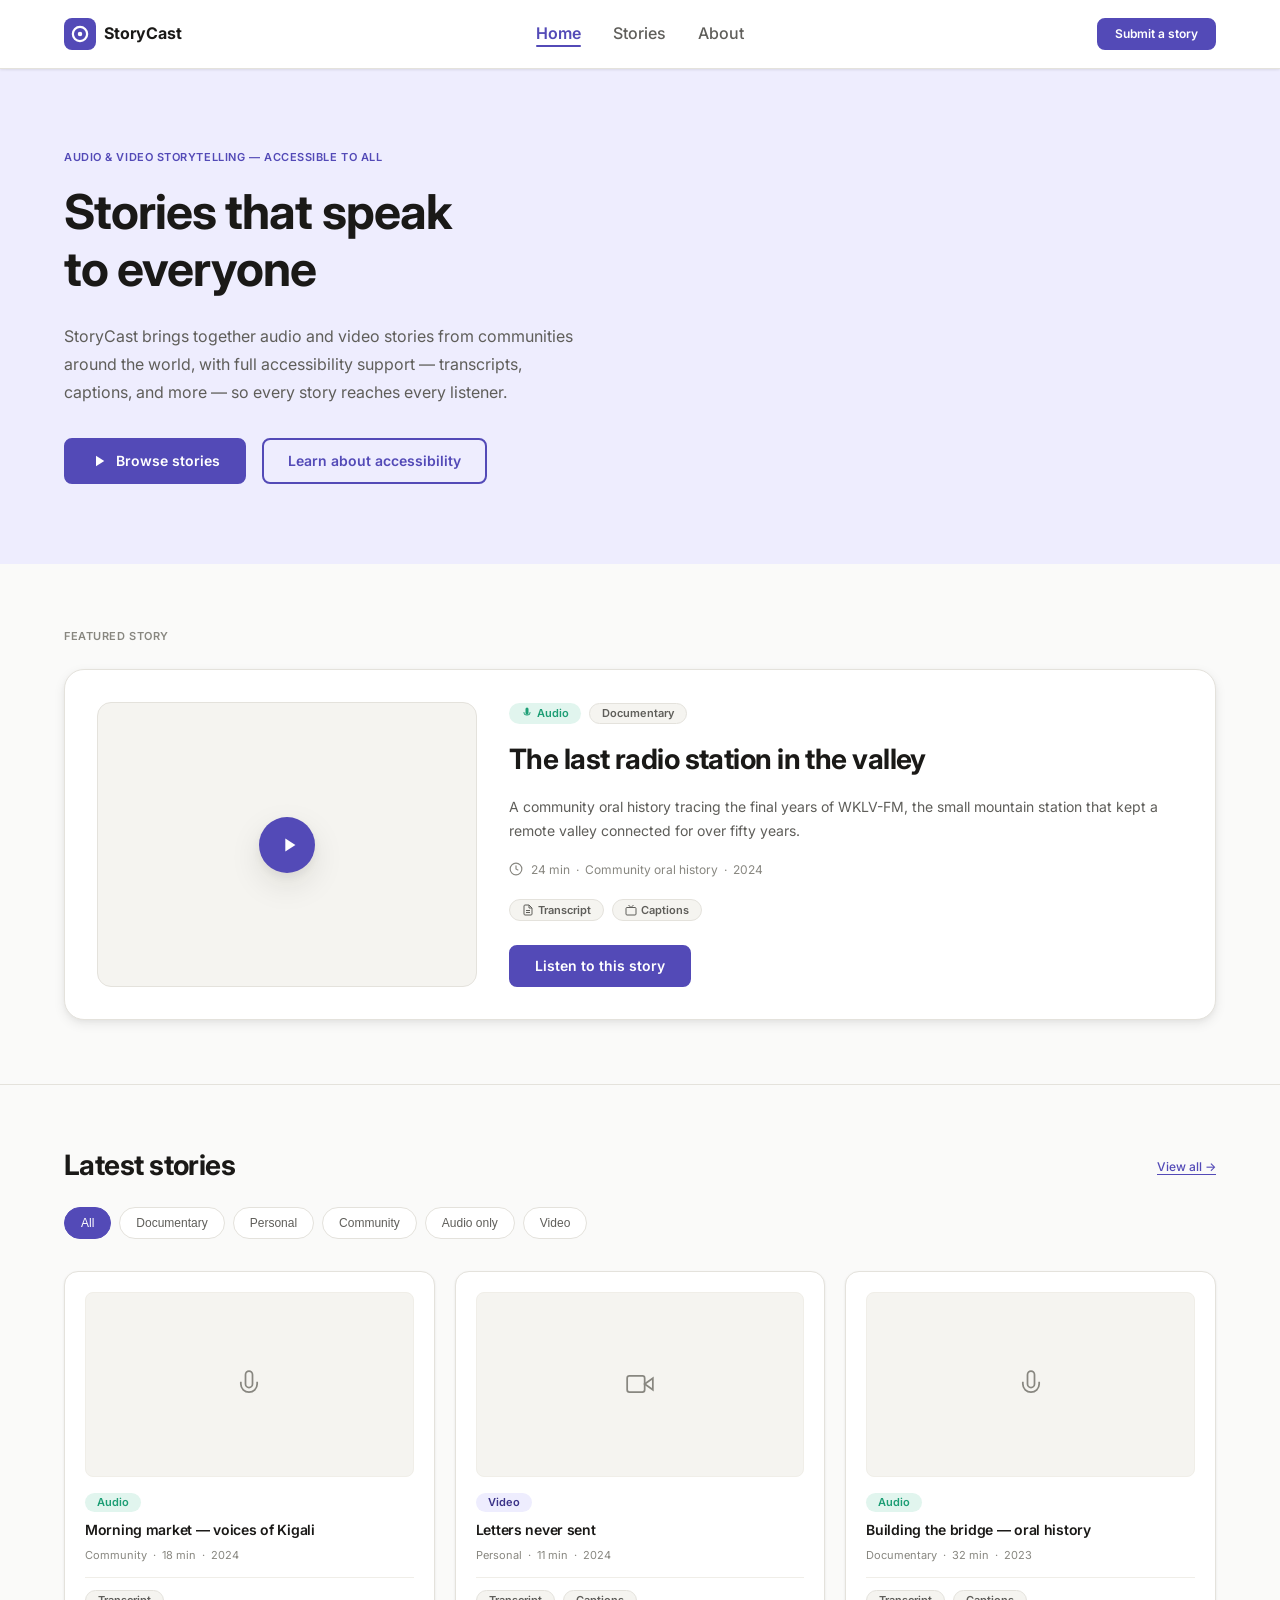
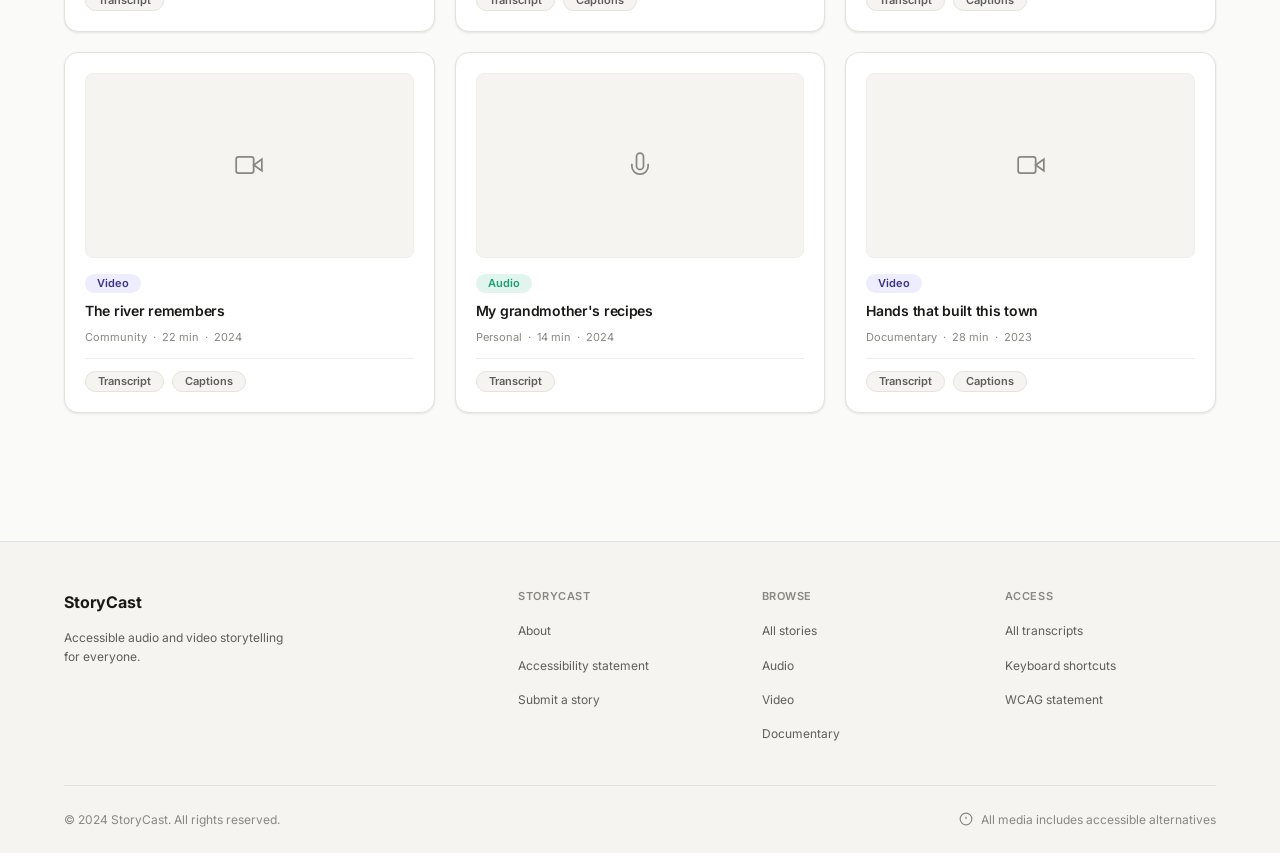
==== index.html @ 79d63270 "first folder structure" ====
<!DOCTYPE html>
<html lang="en">
<head>
  <meta charset="UTF-8" />
  <meta name="viewport" content="width=device-width, initial-scale=1.0" />
  <meta name="description" content="StoryCast — accessible audio and video storytelling. Every story includes transcripts, captions, and keyboard-accessible media players." />
  <title>StoryCast — Stories that speak to everyone</title>
  <link rel="preconnect" href="https://fonts.googleapis.com" />
  <link rel="preconnect" href="https://fonts.gstatic.com" crossorigin />
  <link href="https://fonts.googleapis.com/css2?family=Inter:wght@400;500;600;700&family=JetBrains+Mono:wght@400;600&display=swap" rel="stylesheet" />
  <link rel="stylesheet" href="css/main.css" />
</head>
<body>

  <!-- Skip navigation link — first focusable element on page -->
  <a class="skip-link" href="#main-content">Skip to main content</a>

  <!-- ============================================================
       HEADER / NAVIGATION
  ============================================================ -->
  <header class="site-header" role="banner">
    <div class="container">
      <nav class="nav" aria-label="Main navigation">

        <a href="index.html" class="nav__logo" aria-label="StoryCast — go to homepage">
          <span class="nav__logo-icon" aria-hidden="true">
            <svg viewBox="0 0 24 24" xmlns="http://www.w3.org/2000/svg" aria-hidden="true">
              <circle cx="12" cy="12" r="3"/>
              <path d="M12 1a11 11 0 1 0 11 11A11 11 0 0 0 12 1zm0 19a8 8 0 1 1 8-8 8 8 0 0 1-8 8z"/>
            </svg>
          </span>
          StoryCast
        </a>

        <button class="nav__toggle" aria-expanded="false" aria-controls="nav-links" aria-label="Open navigation menu">
          <svg viewBox="0 0 24 24" fill="none" stroke="currentColor" stroke-width="2" aria-hidden="true">
            <line x1="3" y1="6" x2="21" y2="6"/>
            <line x1="3" y1="12" x2="21" y2="12"/>
            <line x1="3" y1="18" x2="21" y2="18"/>
          </svg>
        </button>

        <ul class="nav__links" id="nav-links" role="list">
          <li><a href="index.html" class="nav__link" aria-current="page">Home</a></li>
          <li><a href="#story-grid" class="nav__link">Stories</a></li>
          <li><a href="about.html" class="nav__link">About</a></li>
        </ul>

        <div class="nav__actions">
          <a href="about.html#engage" class="btn btn--primary btn--sm">Submit a story</a>
        </div>

      </nav>
    </div>
  </header>

  <!-- ============================================================
       MAIN CONTENT
  ============================================================ -->
  <main id="main-content" tabindex="-1">

    <!-- HERO -->
    <section class="hero" aria-labelledby="hero-heading">
      <div class="container">
        <span class="hero__eyebrow">Audio &amp; video storytelling — accessible to all</span>
        <h1 class="hero__heading" id="hero-heading">Stories that speak to everyone</h1>
        <p class="hero__body">
          StoryCast brings together audio and video stories from communities around the world,
          with full accessibility support — transcripts, captions, and more — so every story
          reaches every listener.
        </p>
        <div class="hero__actions">
          <a href="#story-grid" class="btn btn--primary btn--icon">
            <svg width="18" height="18" viewBox="0 0 24 24" fill="currentColor" aria-hidden="true">
              <path d="M8 5v14l11-7z"/>
            </svg>
            Browse stories
          </a>
          <a href="about.html" class="btn btn--outline">Learn about accessibility</a>
        </div>
      </div>
    </section>

    <!-- FEATURED STORY -->
    <section class="featured" aria-labelledby="featured-heading">
      <div class="container">
        <span class="featured__label" id="featured-heading">Featured story</span>

        <article class="featured__card" aria-label="Featured story: The last radio station in the valley">
          <figure class="featured__thumb">
            <div class="featured__play" role="img" aria-label="Audio story thumbnail with play button">
              <svg viewBox="0 0 24 24" aria-hidden="true"><path d="M8 5v14l11-7z"/></svg>
            </div>
            <figcaption class="visually-hidden">
              Cover image for "The last radio station in the valley" — a community oral history
            </figcaption>
          </figure>

          <div class="featured__content">
            <div class="featured__badges">
              <span class="badge badge--audio">
                <svg width="12" height="12" viewBox="0 0 24 24" fill="currentColor" aria-hidden="true"><path d="M12 1a3 3 0 0 0-3 3v8a3 3 0 0 0 6 0V4a3 3 0 0 0-3-3zm5.3 9H19a7 7 0 0 1-14 0h1.7A5.3 5.3 0 0 0 12 15.3 5.3 5.3 0 0 0 17.3 10z"/></svg>
                Audio
              </span>
              <span class="badge badge--category">Documentary</span>
            </div>

            <h2 class="featured__title">The last radio station in the valley</h2>
            <p class="featured__desc">
              A community oral history tracing the final years of WKLV-FM, the small mountain
              station that kept a remote valley connected for over fifty years.
            </p>
            <p class="featured__meta">
              <svg width="14" height="14" viewBox="0 0 24 24" fill="none" stroke="currentColor" stroke-width="2" aria-hidden="true"><circle cx="12" cy="12" r="10"/><polyline points="12 6 12 12 16 14"/></svg>
              24 min &nbsp;·&nbsp; Community oral history &nbsp;·&nbsp; 2024
            </p>

            <div class="featured__a11y" aria-label="Accessibility features available">
              <span class="badge badge--category">
                <svg width="12" height="12" viewBox="0 0 24 24" fill="none" stroke="currentColor" stroke-width="2" aria-hidden="true"><path d="M14 2H6a2 2 0 0 0-2 2v16a2 2 0 0 0 2 2h12a2 2 0 0 0 2-2V8z"/><polyline points="14 2 14 8 20 8"/><line x1="16" y1="13" x2="8" y2="13"/><line x1="16" y1="17" x2="8" y2="17"/></svg>
                Transcript
              </span>
              <span class="badge badge--category">
                <svg width="12" height="12" viewBox="0 0 24 24" fill="none" stroke="currentColor" stroke-width="2" aria-hidden="true"><rect x="2" y="7" width="20" height="15" rx="2"/><polyline points="17 2 12 7 7 2"/></svg>
                Captions
              </span>
            </div>

            <div style="margin-top: 1.5rem;">
              <a href="story/story-1.html" class="btn btn--primary">Listen to this story</a>
            </div>
          </div>
        </article>
      </div>
    </section>

    <!-- STORY GRID -->
    <section class="stories-section" id="story-grid" aria-labelledby="stories-heading">
      <div class="container">

        <div class="stories-section__header">
          <h2 class="stories-section__heading" id="stories-heading">Latest stories</h2>
          <a href="#story-grid" class="stories-section__link" aria-label="View all stories">View all →</a>
        </div>

        <!-- Category filters -->
        <nav aria-label="Filter stories by category">
          <ul class="filters" role="list">
            <li>
              <button class="filter-chip filter-chip--active" aria-pressed="true" data-filter="all">All</button>
            </li>
            <li>
              <button class="filter-chip" aria-pressed="false" data-filter="documentary">Documentary</button>
            </li>
            <li>
              <button class="filter-chip" aria-pressed="false" data-filter="personal">Personal</button>
            </li>
            <li>
              <button class="filter-chip" aria-pressed="false" data-filter="community">Community</button>
            </li>
            <li>
              <button class="filter-chip" aria-pressed="false" data-filter="audio">Audio only</button>
            </li>
            <li>
              <button class="filter-chip" aria-pressed="false" data-filter="video">Video</button>
            </li>
          </ul>
        </nav>

        <!-- Story cards grid — container query applied here -->
        <div class="story-grid">
          <ul class="grid" role="list" aria-label="Story listings" aria-live="polite" aria-atomic="false">

            <li data-category="community audio">
              <a href="story/story-1.html" class="card card--story" aria-label="Listen to: Morning market — voices of Kigali. Audio, 18 minutes. Transcript available.">
                <div class="card__thumb" aria-hidden="true">
                  <svg viewBox="0 0 24 24" fill="none" stroke="currentColor" stroke-width="1.5" aria-hidden="true"><path d="M12 1a3 3 0 0 0-3 3v8a3 3 0 0 0 6 0V4a3 3 0 0 0-3-3z"/><path d="M19 10v2a7 7 0 0 1-14 0v-2"/></svg>
                </div>
                <p class="card__type">
                  <span class="badge badge--audio">Audio</span>
                </p>
                <h3 class="card__title">Morning market — voices of Kigali</h3>
                <p class="card__meta">Community &nbsp;·&nbsp; 18 min &nbsp;·&nbsp; 2024</p>
                <div class="card__a11y" aria-label="Accessibility: transcript available">
                  <span class="badge badge--category">Transcript</span>
                </div>
              </a>
            </li>

            <li data-category="personal video">
              <a href="story/story-1.html" class="card card--story" aria-label="Watch: Letters never sent. Video, 11 minutes. Transcript and captions available.">
                <div class="card__thumb" aria-hidden="true">
                  <svg viewBox="0 0 24 24" fill="none" stroke="currentColor" stroke-width="1.5" aria-hidden="true"><polygon points="23 7 16 12 23 17 23 7"/><rect x="1" y="5" width="15" height="14" rx="2"/></svg>
                </div>
                <p class="card__type">
                  <span class="badge badge--video">Video</span>
                </p>
                <h3 class="card__title">Letters never sent</h3>
                <p class="card__meta">Personal &nbsp;·&nbsp; 11 min &nbsp;·&nbsp; 2024</p>
                <div class="card__a11y" aria-label="Accessibility: transcript and captions available">
                  <span class="badge badge--category">Transcript</span>
                  <span class="badge badge--category">Captions</span>
                </div>
              </a>
            </li>

            <li data-category="documentary audio">
              <a href="story/story-1.html" class="card card--story" aria-label="Listen to: Building the bridge — oral history. Audio, 32 minutes. Transcript and captions available.">
                <div class="card__thumb" aria-hidden="true">
                  <svg viewBox="0 0 24 24" fill="none" stroke="currentColor" stroke-width="1.5" aria-hidden="true"><path d="M12 1a3 3 0 0 0-3 3v8a3 3 0 0 0 6 0V4a3 3 0 0 0-3-3z"/><path d="M19 10v2a7 7 0 0 1-14 0v-2"/></svg>
                </div>
                <p class="card__type">
                  <span class="badge badge--audio">Audio</span>
                </p>
                <h3 class="card__title">Building the bridge — oral history</h3>
                <p class="card__meta">Documentary &nbsp;·&nbsp; 32 min &nbsp;·&nbsp; 2023</p>
                <div class="card__a11y" aria-label="Accessibility: transcript and captions available">
                  <span class="badge badge--category">Transcript</span>
                  <span class="badge badge--category">Captions</span>
                </div>
              </a>
            </li>

            <li data-category="community video">
              <a href="story/story-1.html" class="card card--story" aria-label="Watch: The river remembers. Video, 22 minutes. Transcript and captions available.">
                <div class="card__thumb" aria-hidden="true">
                  <svg viewBox="0 0 24 24" fill="none" stroke="currentColor" stroke-width="1.5" aria-hidden="true"><polygon points="23 7 16 12 23 17 23 7"/><rect x="1" y="5" width="15" height="14" rx="2"/></svg>
                </div>
                <p class="card__type">
                  <span class="badge badge--video">Video</span>
                </p>
                <h3 class="card__title">The river remembers</h3>
                <p class="card__meta">Community &nbsp;·&nbsp; 22 min &nbsp;·&nbsp; 2024</p>
                <div class="card__a11y" aria-label="Accessibility: transcript and captions available">
                  <span class="badge badge--category">Transcript</span>
                  <span class="badge badge--category">Captions</span>
                </div>
              </a>
            </li>

            <li data-category="personal audio">
              <a href="story/story-1.html" class="card card--story" aria-label="Listen to: My grandmother's recipes. Audio, 14 minutes. Transcript available.">
                <div class="card__thumb" aria-hidden="true">
                  <svg viewBox="0 0 24 24" fill="none" stroke="currentColor" stroke-width="1.5" aria-hidden="true"><path d="M12 1a3 3 0 0 0-3 3v8a3 3 0 0 0 6 0V4a3 3 0 0 0-3-3z"/><path d="M19 10v2a7 7 0 0 1-14 0v-2"/></svg>
                </div>
                <p class="card__type">
                  <span class="badge badge--audio">Audio</span>
                </p>
                <h3 class="card__title">My grandmother's recipes</h3>
                <p class="card__meta">Personal &nbsp;·&nbsp; 14 min &nbsp;·&nbsp; 2024</p>
                <div class="card__a11y" aria-label="Accessibility: transcript available">
                  <span class="badge badge--category">Transcript</span>
                </div>
              </a>
            </li>

            <li data-category="documentary video">
              <a href="story/story-1.html" class="card card--story" aria-label="Watch: Hands that built this town. Video, 28 minutes. Transcript and captions available.">
                <div class="card__thumb" aria-hidden="true">
                  <svg viewBox="0 0 24 24" fill="none" stroke="currentColor" stroke-width="1.5" aria-hidden="true"><polygon points="23 7 16 12 23 17 23 7"/><rect x="1" y="5" width="15" height="14" rx="2"/></svg>
                </div>
                <p class="card__type">
                  <span class="badge badge--video">Video</span>
                </p>
                <h3 class="card__title">Hands that built this town</h3>
                <p class="card__meta">Documentary &nbsp;·&nbsp; 28 min &nbsp;·&nbsp; 2023</p>
                <div class="card__a11y" aria-label="Accessibility: transcript and captions available">
                  <span class="badge badge--category">Transcript</span>
                  <span class="badge badge--category">Captions</span>
                </div>
              </a>
            </li>

          </ul>
        </div>
      </div>
    </section>

  </main>

  <!-- ============================================================
       FOOTER
  ============================================================ -->
  <footer class="site-footer" role="contentinfo">
    <div class="container">
      <div class="footer__grid">

        <div class="footer__brand">
          <a href="index.html" class="footer__logo" aria-label="StoryCast homepage">
            StoryCast
          </a>
          <p class="footer__tagline">Accessible audio and video storytelling for everyone.</p>
        </div>

        <nav aria-label="StoryCast footer links">
          <h2 class="footer__col-heading">StoryCast</h2>
          <ul class="footer__links" role="list">
            <li><a href="about.html" class="footer__link">About</a></li>
            <li><a href="about.html#a11y" class="footer__link">Accessibility statement</a></li>
            <li><a href="about.html#engage" class="footer__link">Submit a story</a></li>
          </ul>
        </nav>

        <nav aria-label="Browse stories footer links">
          <h2 class="footer__col-heading">Browse</h2>
          <ul class="footer__links" role="list">
            <li><a href="#story-grid" class="footer__link">All stories</a></li>
            <li><a href="#story-grid" class="footer__link">Audio</a></li>
            <li><a href="#story-grid" class="footer__link">Video</a></li>
            <li><a href="#story-grid" class="footer__link">Documentary</a></li>
          </ul>
        </nav>

        <nav aria-label="Accessibility footer links">
          <h2 class="footer__col-heading">Access</h2>
          <ul class="footer__links" role="list">
            <li><a href="about.html#transcripts" class="footer__link">All transcripts</a></li>
            <li><a href="about.html#a11y" class="footer__link">Keyboard shortcuts</a></li>
            <li><a href="about.html" class="footer__link">WCAG statement</a></li>
          </ul>
        </nav>

      </div>

      <div class="footer__bottom">
        <p class="footer__copy">&copy; 2024 StoryCast. All rights reserved.</p>
        <p class="footer__access-note">
          <svg width="14" height="14" viewBox="0 0 24 24" fill="none" stroke="currentColor" stroke-width="2" aria-hidden="true"><circle cx="12" cy="12" r="10"/><path d="M12 8v4m0 4h.01"/></svg>
          All media includes accessible alternatives
        </p>
      </div>
    </div>
  </footer>

  <script src="assets/js/main.js"></script>
</body>
</html>
---- css/main.css ----
@layer base {
  *, *::before, *::after {
    box-sizing: border-box;
    margin: 0;
    padding: 0;
  }
  html {
    font-size: 16px;
    scroll-behavior: smooth;
  }
  @media (prefers-reduced-motion: reduce) {
    html {
      scroll-behavior: auto;
    }
  }
  body {
    font-family: "Inter", system-ui, -apple-system, BlinkMacSystemFont, "Segoe UI", sans-serif;
    font-size: 0.875rem;
    line-height: 1.6;
    color: #1A1917;
    background-color: #FAFAF9;
    -webkit-font-smoothing: antialiased;
  }
  img, video {
    max-width: 100%;
    display: block;
  }
  a {
    color: #534AB7;
    text-decoration: underline;
    text-underline-offset: 3px;
  }
  a:hover {
    color: #3C3489;
  }
  ul, ol {
    list-style: none;
  }
  h1 {
    font-size: 3rem;
    font-weight: 700;
    line-height: 1.2;
    letter-spacing: -0.02em;
  }
  @media (max-width: 768px) {
    h1 {
      font-size: 2.25rem;
    }
  }
  h2 {
    font-size: 1.75rem;
    font-weight: 700;
    line-height: 1.2;
    letter-spacing: -0.02em;
  }
  h3 {
    font-size: 1.375rem;
    font-weight: 600;
    line-height: 1.4;
    letter-spacing: -0.02em;
  }
  h4 {
    font-size: 1.125rem;
    font-weight: 600;
    line-height: 1.4;
    letter-spacing: -0.02em;
  }
  @media (prefers-reduced-motion: reduce) {
    *, *::before, *::after {
      animation-duration: 0.01ms !important;
      transition-duration: 0.01ms !important;
    }
  }
}
@layer base {
  :focus-visible {
    outline: 3px solid #534AB7;
    outline-offset: 3px;
    border-radius: 0.25rem;
  }
  :focus:not(:focus-visible) {
    outline: none;
  }
}
@layer components {
  .skip-link {
    position: absolute;
    top: -100%;
    left: 1rem;
    z-index: 9999;
    padding: 0.75rem 1.5rem;
    background: #534AB7;
    color: #FFFFFF;
    font-size: 0.875rem;
    font-weight: 600;
    border-radius: 0.5rem;
    text-decoration: none;
    transition: top 150ms ease;
  }
  .skip-link:focus {
    top: 1rem;
    outline: 3px solid #FFFFFF;
    outline-offset: 2px;
  }
}
@layer layout {
  .container {
    max-width: 1200px;
    margin-inline: auto;
    padding-inline: 1.5rem;
  }
  @media (max-width: 480px) {
    .container {
      padding-inline: 1rem;
    }
  }
  .container--narrow {
    max-width: 720px;
    margin-inline: auto;
    padding-inline: 1.5rem;
  }
}
@layer components {
  .site-header {
    position: sticky;
    top: 0;
    z-index: 100;
    background: #FFFFFF;
    border-bottom: 0.5px solid #E4E2DC;
    box-shadow: 0 1px 3px rgba(26, 25, 23, 0.06), 0 1px 2px rgba(26, 25, 23, 0.04);
  }
  .nav {
    display: flex;
    align-items: center;
    justify-content: space-between;
    height: 68px;
    gap: 1.5rem;
  }
  .nav__logo {
    display: flex;
    align-items: center;
    gap: 0.5rem;
    text-decoration: none;
    font-size: 1rem;
    font-weight: 700;
    color: #1A1917;
    flex-shrink: 0;
  }
  .nav__logo-icon {
    width: 32px;
    height: 32px;
    background: #534AB7;
    border-radius: 0.5rem;
    display: flex;
    align-items: center;
    justify-content: center;
  }
  .nav__logo-icon svg {
    width: 18px;
    height: 18px;
    fill: #FFFFFF;
  }
  .nav__links {
    display: flex;
    align-items: center;
    gap: 2rem;
    list-style: none;
  }
  @media (max-width: 480px) {
    .nav__links {
      display: none;
    }
  }
  .nav__link {
    font-size: 1rem;
    font-weight: 500;
    color: #5F5E5A;
    text-decoration: none;
    transition: color 150ms ease;
    position: relative;
  }
  .nav__link::after {
    content: "";
    position: absolute;
    bottom: -4px;
    left: 0;
    right: 0;
    height: 2px;
    background: #534AB7;
    border-radius: 9999px;
    opacity: 0;
    transition: opacity 150ms ease;
  }
  .nav__link:hover {
    color: #1A1917;
  }
  .nav__link:hover::after {
    opacity: 0.4;
  }
  .nav__link[aria-current=page] {
    color: #534AB7;
    font-weight: 600;
  }
  .nav__link[aria-current=page]::after {
    opacity: 1;
  }
  .nav__actions {
    flex-shrink: 0;
  }
  .nav__toggle {
    display: none;
    background: none;
    border: none;
    cursor: pointer;
    padding: 0.5rem;
    color: #1A1917;
  }
  @media (max-width: 480px) {
    .nav__toggle {
      display: flex;
      align-items: center;
      justify-content: center;
    }
  }
  .nav__toggle svg {
    width: 24px;
    height: 24px;
  }
  @media (max-width: 480px) {
    .nav__links--open {
      display: flex;
      flex-direction: column;
      position: absolute;
      top: 68px;
      left: 0;
      right: 0;
      background: #FFFFFF;
      border-bottom: 1px solid #E4E2DC;
      padding: 1rem 1.5rem;
      gap: 1rem;
      z-index: 100;
    }
  }
}
@layer components {
  .btn {
    display: inline-flex;
    align-items: center;
    justify-content: center;
    gap: 0.5rem;
    padding: 0.75rem 1.5rem;
    font-family: "Inter", system-ui, -apple-system, BlinkMacSystemFont, "Segoe UI", sans-serif;
    font-size: 0.875rem;
    font-weight: 600;
    line-height: 1;
    border-radius: 0.5rem;
    border: 2px solid transparent;
    cursor: pointer;
    text-decoration: none;
    transition: background 150ms ease, color 150ms ease, border-color 150ms ease, box-shadow 150ms ease;
  }
  .btn--primary {
    background: #534AB7;
    color: #FFFFFF;
    border-color: #534AB7;
  }
  .btn--primary:hover {
    background: #3C3489;
    border-color: #3C3489;
    color: #FFFFFF;
  }
  .btn--outline {
    background: transparent;
    color: #534AB7;
    border-color: #534AB7;
  }
  .btn--outline:hover {
    background: #EEEDFE;
  }
  .btn--sm {
    padding: 0.5rem 1rem;
    font-size: 0.75rem;
  }
  .btn--icon {
    gap: 0.5rem;
  }
  .btn--icon svg {
    width: 18px;
    height: 18px;
  }
}
@layer components {
  .badge {
    display: inline-flex;
    align-items: center;
    gap: 0.25rem;
    padding: 0.25rem 0.75rem;
    font-size: 0.6875rem;
    font-weight: 600;
    border-radius: 9999px;
    line-height: 1;
  }
  .badge--audio {
    background: #E1F5EE;
    color: #1D9E75;
  }
  .badge--video {
    background: #EEEDFE;
    color: #3C3489;
  }
  .badge--category {
    background: #F5F4F0;
    color: #5F5E5A;
    border: 0.5px solid #E4E2DC;
  }
  .badge--success {
    background: #E1F5EE;
    color: #085041;
  }
  .filter-chip {
    display: inline-flex;
    align-items: center;
    padding: 0.5rem 1rem;
    font-size: 0.75rem;
    font-weight: 500;
    border-radius: 9999px;
    border: 1px solid #E4E2DC;
    background: #FFFFFF;
    color: #5F5E5A;
    cursor: pointer;
    transition: all 150ms ease;
    text-decoration: none;
  }
  .filter-chip:hover {
    border-color: #534AB7;
    color: #534AB7;
  }
  .filter-chip--active, .filter-chip[aria-pressed=true] {
    background: #534AB7;
    color: #FFFFFF;
    border-color: #534AB7;
  }
}
@layer components {
  .card {
    background: #FFFFFF;
    border: 0.5px solid #E4E2DC;
    border-radius: 0.875rem;
    padding: 1.5rem;
    box-shadow: 0 1px 3px rgba(26, 25, 23, 0.06), 0 1px 2px rgba(26, 25, 23, 0.04);
  }
  .card--story {
    padding: 1.25rem;
    transition: box-shadow 150ms ease, transform 150ms ease;
    cursor: pointer;
    text-decoration: none;
    display: block;
    color: inherit;
  }
  .card--story:hover {
    box-shadow: 0 4px 12px rgba(26, 25, 23, 0.08), 0 2px 4px rgba(26, 25, 23, 0.04);
    transform: translateY(-2px);
  }
  .card__thumb {
    background: #F5F4F0;
    border-radius: 0.5rem;
    aspect-ratio: 16/9;
    display: flex;
    align-items: center;
    justify-content: center;
    margin-bottom: 1rem;
    overflow: hidden;
    border: 0.5px solid #F0EEE8;
  }
  .card__thumb svg {
    width: 28px;
    height: 28px;
    color: #888780;
  }
  .card__type {
    font-size: 0.6875rem;
    color: #888780;
    margin-bottom: 0.5rem;
  }
  .card__title {
    font-size: 0.875rem;
    font-weight: 600;
    line-height: 1.4;
    color: #1A1917;
    margin-bottom: 0.5rem;
  }
  .card__meta {
    font-size: 0.6875rem;
    color: #888780;
  }
  .card__a11y {
    display: flex;
    gap: 0.5rem;
    margin-top: 0.75rem;
    padding-top: 0.75rem;
    border-top: 0.5px solid #F0EEE8;
  }
  .story-grid {
    container-type: inline-size;
    container-name: story-grid;
  }
  @container story-grid (max-width: 500px) {
    .card--story {
      display: flex;
      gap: 1rem;
      align-items: flex-start;
    }
    .card--story .card__thumb {
      width: 80px;
      flex-shrink: 0;
      aspect-ratio: 1;
      margin-bottom: 0;
    }
    .card--story .card__a11y {
      margin-top: 0.5rem;
      padding-top: 0.5rem;
    }
  }
}
@layer components {
  .hero {
    background: #EEEDFE;
    padding: 5rem 0;
  }
  @media (max-width: 768px) {
    .hero {
      padding: 3rem 0;
    }
  }
  .hero__eyebrow {
    font-size: 0.6875rem;
    font-weight: 600;
    letter-spacing: 0.05em;
    text-transform: uppercase;
    color: #534AB7;
    margin-bottom: 1rem;
    display: block;
  }
  .hero__heading {
    font-size: 3rem;
    font-weight: 700;
    line-height: 1.2;
    letter-spacing: -0.02em;
    color: #1A1917;
    margin-bottom: 1.5rem;
    max-width: 14ch;
  }
  @media (max-width: 768px) {
    .hero__heading {
      font-size: 2.25rem;
    }
  }
  @media (max-width: 480px) {
    .hero__heading {
      font-size: 1.75rem;
    }
  }
  .hero__body {
    font-size: 1rem;
    color: #5F5E5A;
    line-height: 1.75;
    max-width: 52ch;
    margin-bottom: 2rem;
  }
  .hero__actions {
    display: flex;
    gap: 1rem;
    flex-wrap: wrap;
  }
}
@layer components {
  .featured {
    padding: 4rem 0;
  }
  .featured__label {
    font-size: 0.6875rem;
    font-weight: 600;
    letter-spacing: 0.05em;
    text-transform: uppercase;
    color: #888780;
    margin-bottom: 1.5rem;
    display: block;
  }
  .featured__card {
    display: grid;
    grid-template-columns: 380px 1fr;
    gap: 2rem;
    align-items: center;
    background: #FFFFFF;
    border: 0.5px solid #E4E2DC;
    border-radius: 1.25rem;
    padding: 2rem;
    box-shadow: 0 4px 12px rgba(26, 25, 23, 0.08), 0 2px 4px rgba(26, 25, 23, 0.04);
  }
  @media (max-width: 1024px) {
    .featured__card {
      grid-template-columns: 1fr;
    }
  }
  .featured__thumb {
    position: relative;
    background: #F5F4F0;
    border-radius: 0.875rem;
    aspect-ratio: 4/3;
    overflow: hidden;
    display: flex;
    align-items: center;
    justify-content: center;
    border: 0.5px solid #E4E2DC;
  }
  .featured__play {
    width: 56px;
    height: 56px;
    border-radius: 9999px;
    background: #534AB7;
    display: flex;
    align-items: center;
    justify-content: center;
    box-shadow: 0 12px 32px rgba(26, 25, 23, 0.1), 0 4px 8px rgba(26, 25, 23, 0.06);
    transition: transform 150ms ease;
  }
  .featured__play svg {
    width: 22px;
    height: 22px;
    fill: #FFFFFF;
    margin-left: 3px;
  }
  .featured__play:hover {
    transform: scale(1.08);
  }
  .featured__badges {
    display: flex;
    gap: 0.5rem;
    margin-bottom: 1rem;
    flex-wrap: wrap;
  }
  .featured__title {
    font-size: 1.75rem;
    font-weight: 700;
    line-height: 1.4;
    margin-bottom: 1rem;
    color: #1A1917;
  }
  @media (max-width: 768px) {
    .featured__title {
      font-size: 1.375rem;
    }
  }
  .featured__desc {
    color: #5F5E5A;
    line-height: 1.75;
    margin-bottom: 1rem;
  }
  .featured__meta {
    font-size: 0.75rem;
    color: #888780;
    margin-bottom: 1.25rem;
    display: flex;
    align-items: center;
    gap: 0.5rem;
  }
  .featured__a11y {
    display: flex;
    gap: 0.5rem;
    flex-wrap: wrap;
  }
}
@layer layout {
  .stories-section {
    padding: 4rem 0;
    border-top: 0.5px solid #E4E2DC;
  }
  .stories-section__header {
    display: flex;
    align-items: center;
    justify-content: space-between;
    margin-bottom: 1.5rem;
  }
  .stories-section__heading {
    font-size: 1.75rem;
    font-weight: 700;
  }
  .stories-section__link {
    font-size: 0.75rem;
    color: #534AB7;
    font-weight: 500;
  }
  .filters {
    display: flex;
    gap: 0.5rem;
    flex-wrap: wrap;
    margin-bottom: 2rem;
  }
  .grid {
    display: grid;
    grid-template-columns: repeat(3, 1fr);
    gap: 1.25rem;
  }
  @media (max-width: 1024px) {
    .grid {
      grid-template-columns: repeat(2, 1fr);
    }
  }
  @media (max-width: 480px) {
    .grid {
      grid-template-columns: 1fr;
    }
  }
}
@layer components {
  .breadcrumb {
    padding: 1rem 0;
    border-bottom: 0.5px solid #E4E2DC;
    margin-bottom: 2rem;
  }
  .breadcrumb__list {
    display: flex;
    align-items: center;
    gap: 0.5rem;
    flex-wrap: wrap;
    list-style: none;
  }
  .breadcrumb__item {
    display: flex;
    align-items: center;
    gap: 0.5rem;
    font-size: 0.75rem;
    color: #888780;
  }
  .breadcrumb__item:last-child {
    color: #1A1917;
    font-weight: 500;
  }
  .breadcrumb__link {
    color: #888780;
    text-decoration: none;
  }
  .breadcrumb__link:hover {
    color: #534AB7;
    text-decoration: underline;
  }
  .breadcrumb__sep {
    color: #E4E2DC;
    aria-hidden: true;
  }
}
@layer layout {
  .story-layout {
    padding: 3rem 0 5rem;
    display: grid;
    grid-template-columns: 1fr 320px;
    gap: 2rem;
    align-items: start;
  }
  @media (max-width: 1024px) {
    .story-layout {
      grid-template-columns: 1fr;
    }
  }
  .story-header {
    background: #EEEDFE;
    padding: 2.5rem 0;
    margin-bottom: 2rem;
  }
  .story-header__badges {
    display: flex;
    gap: 0.5rem;
    margin-bottom: 1rem;
  }
  .story-header__title {
    font-size: 2.25rem;
    font-weight: 700;
    line-height: 1.2;
    letter-spacing: -0.02em;
    margin-bottom: 1rem;
    max-width: 22ch;
  }
  @media (max-width: 768px) {
    .story-header__title {
      font-size: 1.75rem;
    }
  }
  .story-header__byline {
    font-size: 0.75rem;
    color: #5F5E5A;
  }
}
@layer components {
  .player {
    background: #FFFFFF;
    border: 0.5px solid #E4E2DC;
    border-radius: 0.875rem;
    padding: 1.5rem;
    margin-bottom: 1.25rem;
  }
  .player__heading {
    font-size: 1.125rem;
    font-weight: 600;
    margin-bottom: 1.25rem;
    display: flex;
    align-items: center;
    gap: 0.5rem;
  }
  .player__heading svg {
    width: 20px;
    height: 20px;
    color: #534AB7;
  }
  .player__media {
    width: 100%;
    border-radius: 0.5rem;
    margin-bottom: 1rem;
    accent-color: #534AB7;
  }
  .player__figcaption {
    font-size: 0.6875rem;
    color: #888780;
    margin-top: 0.5rem;
  }
  .player__a11y {
    display: flex;
    gap: 0.5rem;
    flex-wrap: wrap;
    padding-top: 1rem;
    margin-top: 1rem;
    border-top: 0.5px solid #F0EEE8;
  }
}
@layer components {
  .transcript {
    background: #FFFFFF;
    border: 0.5px solid #E4E2DC;
    border-radius: 0.875rem;
    padding: 1.5rem;
    margin-bottom: 1.25rem;
  }
  .transcript__header {
    display: flex;
    align-items: center;
    justify-content: space-between;
    margin-bottom: 1.25rem;
  }
  .transcript__heading {
    font-size: 1.125rem;
    font-weight: 600;
  }
  .transcript__body {
    font-size: 0.75rem;
    line-height: 1.75;
    color: #5F5E5A;
    max-height: 320px;
    overflow-y: auto;
    padding-right: 0.5rem;
  }
  .transcript__body::-webkit-scrollbar {
    width: 6px;
  }
  .transcript__body::-webkit-scrollbar-track {
    background: #F5F4F0;
    border-radius: 9999px;
  }
  .transcript__body::-webkit-scrollbar-thumb {
    background: #E4E2DC;
    border-radius: 9999px;
  }
  .transcript__entry {
    display: grid;
    grid-template-columns: 56px 1fr;
    gap: 0.75rem;
    margin-bottom: 1rem;
    padding-bottom: 1rem;
    border-bottom: 0.5px solid #F0EEE8;
  }
  .transcript__entry:last-child {
    border-bottom: none;
    margin-bottom: 0;
    padding-bottom: 0;
  }
  .transcript__time {
    font-family: "JetBrains Mono", "Fira Code", "Courier New", monospace;
    font-size: 0.6875rem;
    color: #534AB7;
    font-weight: 600;
    padding-top: 2px;
    white-space: nowrap;
  }
  .transcript__text {
    color: #5F5E5A;
  }
}
@layer components {
  .story-body {
    background: #FFFFFF;
    border: 0.5px solid #E4E2DC;
    border-radius: 0.875rem;
    padding: 1.5rem;
    margin-bottom: 1.25rem;
  }
  .story-body__heading {
    font-size: 1.125rem;
    font-weight: 600;
    margin-bottom: 1rem;
  }
  .story-body p {
    color: #5F5E5A;
    line-height: 1.75;
    margin-bottom: 1rem;
  }
  .story-body p:last-child {
    margin-bottom: 0;
  }
  .story-body blockquote {
    border-left: 3px solid #534AB7;
    background: #F5F4F5;
    padding: 1rem 1.25rem;
    border-radius: 0 0.5rem 0.5rem 0;
    margin: 1.25rem 0;
  }
  .story-body blockquote p {
    font-style: italic;
    color: #5F5E5A;
    margin-bottom: 0;
  }
}
@layer components {
  .sidebar {
    display: flex;
    flex-direction: column;
    gap: 1.25rem;
    position: sticky;
    top: 88px;
  }
  @media (max-width: 1024px) {
    .sidebar {
      position: static;
    }
  }
  .meta-table {
    background: #FFFFFF;
    border: 0.5px solid #E4E2DC;
    border-radius: 0.875rem;
    padding: 1.25rem;
  }
  .meta-table__heading {
    font-size: 0.875rem;
    font-weight: 600;
    margin-bottom: 1rem;
  }
  .meta-table__row {
    display: flex;
    justify-content: space-between;
    align-items: center;
    padding: 0.75rem 0;
    font-size: 0.75rem;
    border-bottom: 0.5px solid #F0EEE8;
  }
  .meta-table__row:last-child {
    border-bottom: none;
  }
  .meta-table__key {
    color: #5F5E5A;
  }
  .meta-table__val {
    font-weight: 500;
    color: #1A1917;
  }
  .meta-table__val--success {
    color: #085041;
  }
  .related {
    background: #FFFFFF;
    border: 0.5px solid #E4E2DC;
    border-radius: 0.875rem;
    padding: 1.25rem;
  }
  .related__heading {
    font-size: 0.875rem;
    font-weight: 600;
    margin-bottom: 1rem;
  }
  .related__item {
    display: flex;
    gap: 0.75rem;
    padding: 0.75rem 0;
    border-bottom: 0.5px solid #F0EEE8;
    text-decoration: none;
    color: inherit;
    transition: opacity 150ms ease;
  }
  .related__item:last-child {
    border-bottom: none;
  }
  .related__item:hover {
    opacity: 0.75;
  }
  .related__thumb {
    width: 52px;
    height: 40px;
    background: #F5F4F0;
    border-radius: 0.25rem;
    flex-shrink: 0;
    display: flex;
    align-items: center;
    justify-content: center;
    border: 0.5px solid #E4E2DC;
  }
  .related__thumb svg {
    width: 16px;
    height: 16px;
    color: #888780;
  }
  .related__title {
    font-size: 0.75rem;
    font-weight: 500;
    line-height: 1.4;
    margin-bottom: 0.25rem;
  }
  .related__meta {
    font-size: 0.6875rem;
    color: #888780;
  }
}
@layer components {
  .value-grid {
    display: grid;
    grid-template-columns: repeat(2, 1fr);
    gap: 1.25rem;
    padding: 4rem 0;
  }
  @media (max-width: 480px) {
    .value-grid {
      grid-template-columns: 1fr;
    }
  }
  .value-card {
    background: #FFFFFF;
    border: 0.5px solid #E4E2DC;
    border-radius: 0.875rem;
    padding: 1.5rem;
  }
  .value-card__icon {
    width: 40px;
    height: 40px;
    border-radius: 0.5rem;
    display: flex;
    align-items: center;
    justify-content: center;
    margin-bottom: 1rem;
  }
  .value-card__icon svg {
    width: 22px;
    height: 22px;
  }
  .value-card__icon--purple {
    background: #EEEDFE;
    color: #534AB7;
  }
  .value-card__icon--teal {
    background: #E1F5EE;
    color: #1D9E75;
  }
  .value-card__icon--coral {
    background: #FAECE7;
    color: #993C1D;
  }
  .value-card__icon--amber {
    background: #FAEEDA;
    color: #854F0B;
  }
  .value-card__title {
    font-size: 0.875rem;
    font-weight: 600;
    margin-bottom: 0.5rem;
  }
  .value-card__desc {
    font-size: 0.75rem;
    color: #5F5E5A;
    line-height: 1.6;
  }
  .mission-section {
    padding: 4rem 0;
    border-top: 0.5px solid #E4E2DC;
  }
  .mission-section__heading {
    font-size: 1.75rem;
    font-weight: 700;
    margin-bottom: 1.5rem;
  }
  .mission-section__body {
    font-size: 1rem;
    color: #5F5E5A;
    line-height: 1.75;
    margin-bottom: 1.25rem;
    max-width: 65ch;
  }
  .a11y-features {
    padding: 4rem 0;
    border-top: 0.5px solid #E4E2DC;
  }
  .a11y-features__heading {
    font-size: 1.75rem;
    font-weight: 700;
    margin-bottom: 2rem;
  }
  .a11y-features__grid {
    display: grid;
    grid-template-columns: repeat(2, 1fr);
    gap: 1rem;
  }
  @media (max-width: 480px) {
    .a11y-features__grid {
      grid-template-columns: 1fr;
    }
  }
  .a11y-features__item {
    display: flex;
    gap: 1rem;
    align-items: flex-start;
    padding: 1.25rem;
    background: #FFFFFF;
    border: 0.5px solid #E4E2DC;
    border-radius: 0.875rem;
  }
  .a11y-features__icon {
    width: 36px;
    height: 36px;
    border-radius: 0.5rem;
    background: #EEEDFE;
    display: flex;
    align-items: center;
    justify-content: center;
    flex-shrink: 0;
    color: #534AB7;
  }
  .a11y-features__icon svg {
    width: 20px;
    height: 20px;
  }
  .a11y-features__title {
    font-size: 0.875rem;
    font-weight: 600;
    margin-bottom: 0.25rem;
  }
  .a11y-features__desc {
    font-size: 0.75rem;
    color: #5F5E5A;
    line-height: 1.6;
  }
  .checklist {
    padding: 4rem 0;
    border-top: 0.5px solid #E4E2DC;
  }
  .checklist__heading {
    font-size: 1.75rem;
    font-weight: 700;
    margin-bottom: 2rem;
  }
  .checklist__item {
    display: flex;
    align-items: center;
    gap: 1rem;
    padding: 1rem 0;
    border-bottom: 0.5px solid #F0EEE8;
  }
  .checklist__item:last-child {
    border-bottom: none;
  }
  .checklist__icon {
    width: 24px;
    height: 24px;
    border-radius: 9999px;
    background: #E1F5EE;
    display: flex;
    align-items: center;
    justify-content: center;
    flex-shrink: 0;
    color: #085041;
  }
  .checklist__icon svg {
    width: 14px;
    height: 14px;
  }
  .checklist__label {
    font-size: 0.875rem;
    color: #1A1917;
    flex: 1;
  }
  .checklist__status {
    font-size: 0.6875rem;
    font-weight: 600;
    padding: 0.25rem 0.75rem;
    border-radius: 9999px;
    background: #E1F5EE;
    color: #085041;
  }
  .engage-section {
    padding: 4rem 0;
    border-top: 0.5px solid #E4E2DC;
  }
  .engage-section__heading {
    font-size: 1.75rem;
    font-weight: 700;
    margin-bottom: 0.5rem;
  }
  .engage-section__intro {
    color: #5F5E5A;
    margin-bottom: 2rem;
  }
  .engage-section__grid {
    display: grid;
    grid-template-columns: repeat(3, 1fr);
    gap: 1.25rem;
  }
  @media (max-width: 768px) {
    .engage-section__grid {
      grid-template-columns: 1fr;
    }
  }
  .engage-section__card {
    padding: 1.5rem;
    background: #FFFFFF;
    border: 0.5px solid #E4E2DC;
    border-radius: 0.875rem;
    text-align: center;
  }
  .engage-section__icon {
    width: 48px;
    height: 48px;
    background: #EEEDFE;
    border-radius: 0.875rem;
    display: flex;
    align-items: center;
    justify-content: center;
    margin: 0 auto 1rem;
    color: #534AB7;
  }
  .engage-section__icon svg {
    width: 24px;
    height: 24px;
  }
  .engage-section__title {
    font-size: 0.875rem;
    font-weight: 600;
    margin-bottom: 0.5rem;
  }
  .engage-section__desc {
    font-size: 0.75rem;
    color: #5F5E5A;
    line-height: 1.6;
  }
}
@layer components {
  .site-footer {
    background: #F5F4F0;
    border-top: 0.5px solid #E4E2DC;
    padding: 3rem 0 1.5rem;
    margin-top: 4rem;
  }
  .footer__grid {
    display: grid;
    grid-template-columns: 2fr 1fr 1fr 1fr;
    gap: 2rem;
    margin-bottom: 2.5rem;
  }
  @media (max-width: 1024px) {
    .footer__grid {
      grid-template-columns: 1fr 1fr;
    }
  }
  @media (max-width: 480px) {
    .footer__grid {
      grid-template-columns: 1fr;
    }
  }
  .footer__brand {
    display: flex;
    flex-direction: column;
    gap: 0.75rem;
  }
  .footer__logo {
    display: flex;
    align-items: center;
    gap: 0.5rem;
    text-decoration: none;
    font-size: 1rem;
    font-weight: 700;
    color: #1A1917;
  }
  .footer__tagline {
    font-size: 0.75rem;
    color: #5F5E5A;
    line-height: 1.6;
    max-width: 28ch;
  }
  .footer__col-heading {
    font-size: 0.6875rem;
    font-weight: 600;
    text-transform: uppercase;
    letter-spacing: 0.05em;
    color: #888780;
    margin-bottom: 1rem;
  }
  .footer__links {
    display: flex;
    flex-direction: column;
    gap: 0.75rem;
    list-style: none;
  }
  .footer__link {
    font-size: 0.75rem;
    color: #5F5E5A;
    text-decoration: none;
    transition: color 150ms ease;
  }
  .footer__link:hover {
    color: #534AB7;
  }
  .footer__bottom {
    padding-top: 1.5rem;
    border-top: 0.5px solid #E4E2DC;
    display: flex;
    align-items: center;
    justify-content: space-between;
    flex-wrap: wrap;
    gap: 1rem;
  }
  .footer__copy {
    font-size: 0.75rem;
    color: #888780;
  }
  .footer__access-note {
    font-size: 0.75rem;
    color: #888780;
    display: flex;
    align-items: center;
    gap: 0.5rem;
  }
}
@layer utilities {
  .visually-hidden {
    position: absolute;
    width: 1px;
    height: 1px;
    padding: 0;
    margin: -1px;
    overflow: hidden;
    clip: rect(0, 0, 0, 0);
    white-space: nowrap;
    border: 0;
  }
  .text-center {
    text-align: center;
  }
  .mt-auto {
    margin-top: auto;
  }
  .section-heading {
    font-size: 1.75rem;
    font-weight: 700;
    margin-bottom: 0.5rem;
  }
  .section-intro {
    font-size: 1rem;
    color: #5F5E5A;
    max-width: 55ch;
    line-height: 1.75;
    margin-bottom: 2rem;
  }
}

/*# sourceMappingURL=main.css.map */
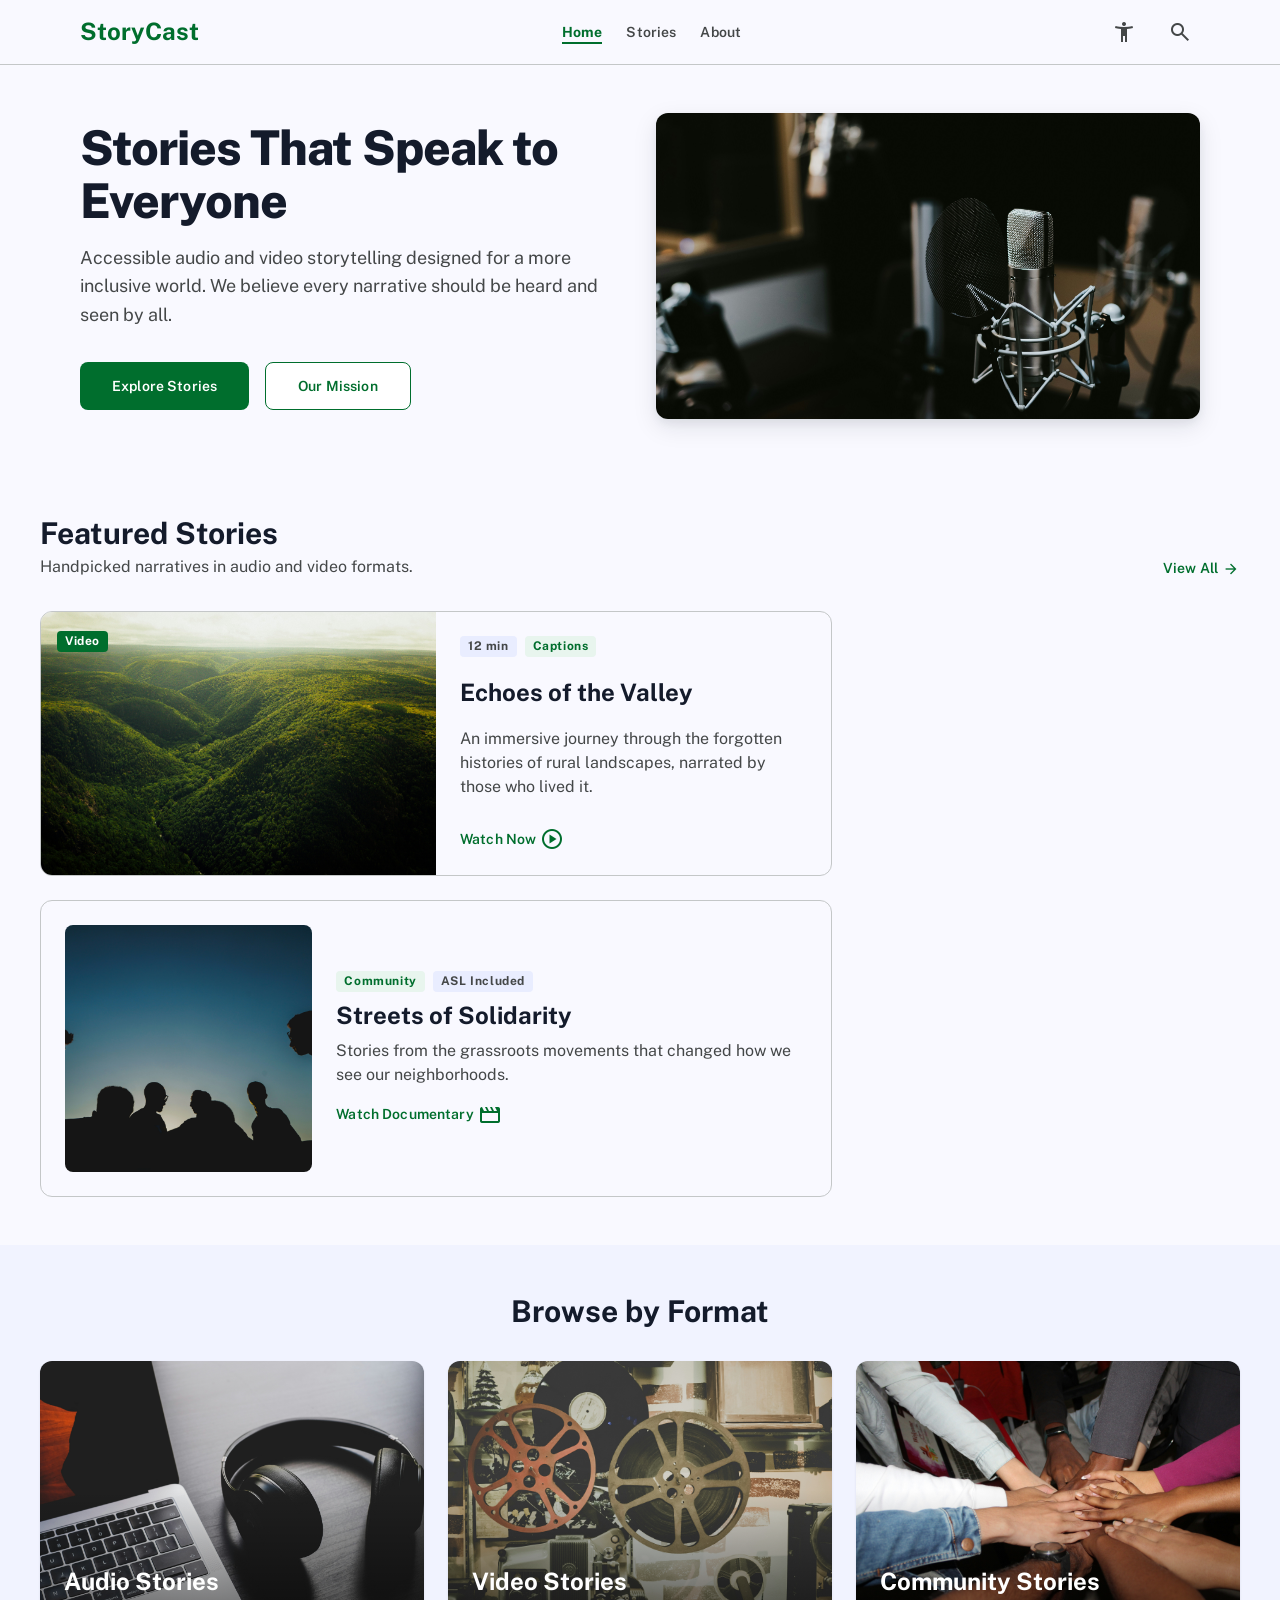
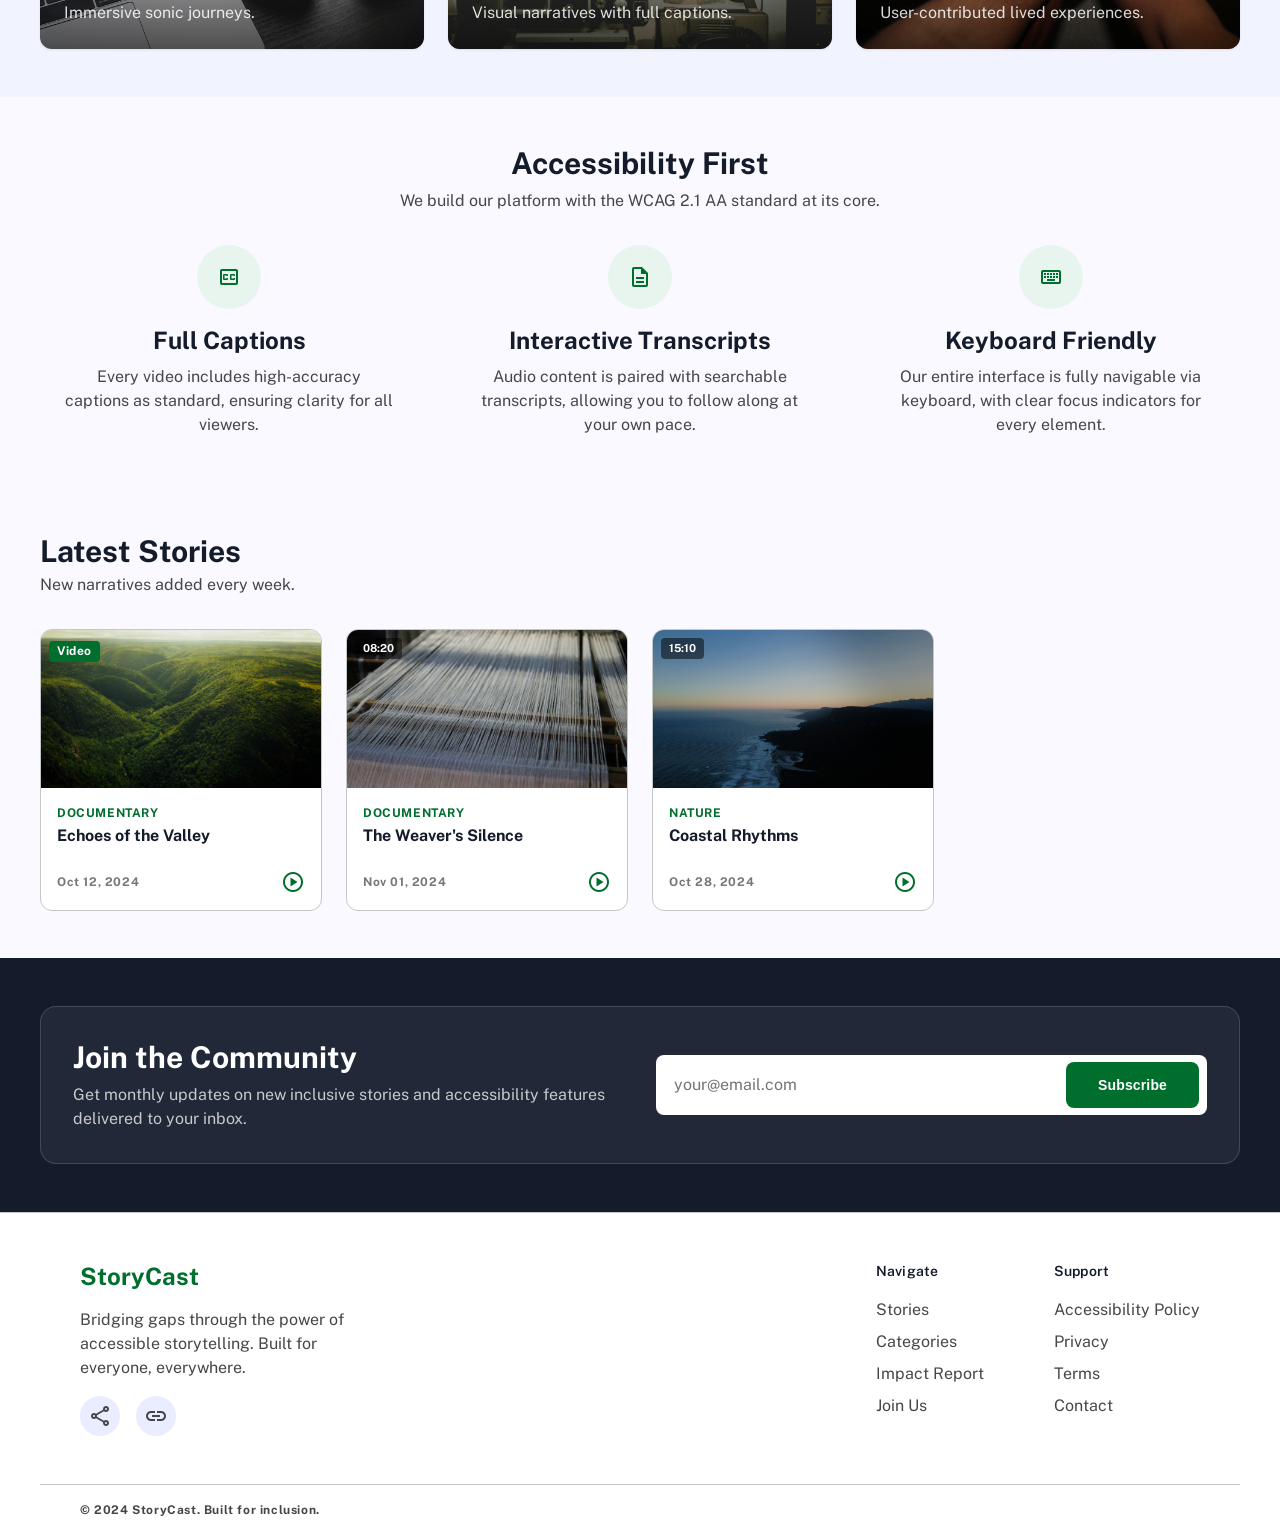
==== commit 1d0e25ab: "added media" ====
--- a/index.html
+++ b/index.html
@@ -4,334 +4,418 @@
   <meta charset="UTF-8" />
   <meta name="viewport" content="width=device-width, initial-scale=1.0" />
   <meta name="description" content="StoryCast — accessible audio and video storytelling. Every story includes transcripts, captions, and keyboard-accessible media players." />
-  <title>StoryCast — Stories that speak to everyone</title>
+  <title>StoryCast | Stories That Speak to Everyone</title>
   <link rel="preconnect" href="https://fonts.googleapis.com" />
   <link rel="preconnect" href="https://fonts.gstatic.com" crossorigin />
-  <link href="https://fonts.googleapis.com/css2?family=Inter:wght@400;500;600;700&family=JetBrains+Mono:wght@400;600&display=swap" rel="stylesheet" />
+  <link href="https://fonts.googleapis.com/css2?family=Public+Sans:wght@400;600;700;800&display=swap" rel="stylesheet" />
+  <link href="https://fonts.googleapis.com/css2?family=Material+Symbols+Outlined:wght,FILL@100..700,0..1&display=swap" rel="stylesheet" />
   <link rel="stylesheet" href="css/main.css" />
 </head>
 <body>
 
-  <!-- Skip navigation link — first focusable element on page -->
   <a class="skip-link" href="#main-content">Skip to main content</a>
 
   <!-- ============================================================
-       HEADER / NAVIGATION
+       HEADER
   ============================================================ -->
   <header class="site-header" role="banner">
     <div class="container">
       <nav class="nav" aria-label="Main navigation">
 
-        <a href="index.html" class="nav__logo" aria-label="StoryCast — go to homepage">
-          <span class="nav__logo-icon" aria-hidden="true">
-            <svg viewBox="0 0 24 24" xmlns="http://www.w3.org/2000/svg" aria-hidden="true">
-              <circle cx="12" cy="12" r="3"/>
-              <path d="M12 1a11 11 0 1 0 11 11A11 11 0 0 0 12 1zm0 19a8 8 0 1 1 8-8 8 8 0 0 1-8 8z"/>
-            </svg>
-          </span>
-          StoryCast
-        </a>
-
-        <button class="nav__toggle" aria-expanded="false" aria-controls="nav-links" aria-label="Open navigation menu">
-          <svg viewBox="0 0 24 24" fill="none" stroke="currentColor" stroke-width="2" aria-hidden="true">
-            <line x1="3" y1="6" x2="21" y2="6"/>
-            <line x1="3" y1="12" x2="21" y2="12"/>
-            <line x1="3" y1="18" x2="21" y2="18"/>
-          </svg>
-        </button>
+        <a href="index.html" class="nav__logo" aria-label="StoryCast home">StoryCast</a>
 
         <ul class="nav__links" id="nav-links" role="list">
           <li><a href="index.html" class="nav__link" aria-current="page">Home</a></li>
-          <li><a href="#story-grid" class="nav__link">Stories</a></li>
+          <li><a href="index.html#story-grid" class="nav__link">Stories</a></li>
           <li><a href="about.html" class="nav__link">About</a></li>
         </ul>
 
         <div class="nav__actions">
-          <a href="about.html#engage" class="btn btn--primary btn--sm">Submit a story</a>
+          <button class="nav__icon-btn" aria-label="Accessibility settings">
+            <span class="material-symbols-outlined" aria-hidden="true">accessibility_new</span>
+          </button>
+          <button class="nav__icon-btn" aria-label="Search stories">
+            <span class="material-symbols-outlined" aria-hidden="true">search</span>
+          </button>
+          <button class="nav__mobile-toggle" aria-expanded="false" aria-controls="nav-links" aria-label="Open navigation menu">
+            <span class="material-symbols-outlined" aria-hidden="true">menu</span>
+          </button>
         </div>
 
       </nav>
     </div>
+    <div class="nav__mobile-menu" id="mobile-menu" role="dialog" aria-label="Mobile navigation">
+      <a href="index.html" class="nav__link" aria-current="page">Home</a>
+      <a href="index.html#story-grid" class="nav__link">Stories</a>
+      <a href="about.html" class="nav__link">About</a>
+    </div>
   </header>
 
   <!-- ============================================================
-       MAIN CONTENT
+       MAIN
   ============================================================ -->
   <main id="main-content" tabindex="-1">
 
     <!-- HERO -->
     <section class="hero" aria-labelledby="hero-heading">
-      <div class="container">
-        <span class="hero__eyebrow">Audio &amp; video storytelling — accessible to all</span>
-        <h1 class="hero__heading" id="hero-heading">Stories that speak to everyone</h1>
-        <p class="hero__body">
-          StoryCast brings together audio and video stories from communities around the world,
-          with full accessibility support — transcripts, captions, and more — so every story
-          reaches every listener.
-        </p>
-        <div class="hero__actions">
-          <a href="#story-grid" class="btn btn--primary btn--icon">
-            <svg width="18" height="18" viewBox="0 0 24 24" fill="currentColor" aria-hidden="true">
-              <path d="M8 5v14l11-7z"/>
-            </svg>
-            Browse stories
-          </a>
-          <a href="about.html" class="btn btn--outline">Learn about accessibility</a>
-        </div>
-      </div>
-    </section>
-
-    <!-- FEATURED STORY -->
+      <div class="hero__inner container">
+        <div class="hero__content">
+          <h1 class="hero__heading" id="hero-heading">Stories That Speak to Everyone</h1>
+          <p class="hero__body">
+            Accessible audio and video storytelling designed for a more inclusive world.
+            We believe every narrative should be heard and seen by all.
+          </p>
+          <div class="hero__actions">
+            <a href="#story-grid" class="btn btn--primary">Explore Stories</a>
+            <a href="about.html" class="btn btn--outline">Our Mission</a>
+          </div>
+        </div>
+        <div class="hero__media" aria-hidden="true">
+          <div class="hero__media-inner">
+            <img
+              src="assets/media/hero-studio.jpg"
+              alt="A professional studio setting with a microphone and camera, with soft green accent lighting and sound wave patterns in the background"
+              width="640"
+              height="360"
+              loading="eager"
+            />
+          </div>
+        </div>
+      </div>
+    </section>
+
+    <!-- FEATURED STORIES -->
     <section class="featured" aria-labelledby="featured-heading">
-      <div class="container">
-        <span class="featured__label" id="featured-heading">Featured story</span>
-
-        <article class="featured__card" aria-label="Featured story: The last radio station in the valley">
-          <figure class="featured__thumb">
-            <div class="featured__play" role="img" aria-label="Audio story thumbnail with play button">
-              <svg viewBox="0 0 24 24" aria-hidden="true"><path d="M8 5v14l11-7z"/></svg>
-            </div>
-            <figcaption class="visually-hidden">
-              Cover image for "The last radio station in the valley" — a community oral history
-            </figcaption>
-          </figure>
-
-          <div class="featured__content">
-            <div class="featured__badges">
-              <span class="badge badge--audio">
-                <svg width="12" height="12" viewBox="0 0 24 24" fill="currentColor" aria-hidden="true"><path d="M12 1a3 3 0 0 0-3 3v8a3 3 0 0 0 6 0V4a3 3 0 0 0-3-3zm5.3 9H19a7 7 0 0 1-14 0h1.7A5.3 5.3 0 0 0 12 15.3 5.3 5.3 0 0 0 17.3 10z"/></svg>
-                Audio
-              </span>
-              <span class="badge badge--category">Documentary</span>
-            </div>
-
-            <h2 class="featured__title">The last radio station in the valley</h2>
-            <p class="featured__desc">
-              A community oral history tracing the final years of WKLV-FM, the small mountain
-              station that kept a remote valley connected for over fifty years.
+      <div class="featured__inner">
+        <div class="featured__header">
+          <div>
+            <h2 class="featured__heading" id="featured-heading">Featured Stories</h2>
+            <p class="featured__sub">Handpicked narratives in audio and video formats.</p>
+          </div>
+          <a href="#story-grid" class="featured__view-all" aria-label="View all stories">
+            View All
+            <span class="material-symbols-outlined" aria-hidden="true" style="font-size:18px">arrow_forward</span>
+          </a>
+        </div>
+
+        <div class="featured__grid">
+
+          <!-- Large featured card -->
+          <div class="featured__large">
+            <a href="story/story-1.html" class="featured-card" aria-label="Watch Echoes of the Valley — 12 minute video documentary with captions">
+              <div class="featured-card__thumb">
+                <img
+                  src="assets/media/echoes-thumb.jpg"
+                  alt="An elderly storyteller with an expressive face, seated in a sunlit room surrounded by plants"
+                  width="480"
+                  height="320"
+                  loading="lazy"
+                />
+                <span class="featured-card__thumb-badge">
+                  <span class="badge badge--white-solid">Video</span>
+                </span>
+              </div>
+              <div class="featured-card__body">
+                <div class="featured-card__badges">
+                  <span class="badge badge--gray">12 min</span>
+                  <span class="badge badge--green">Captions</span>
+                </div>
+                <h3 class="featured-card__title">Echoes of the Valley</h3>
+                <p class="featured-card__desc">
+                  An immersive journey through the forgotten histories of rural landscapes,
+                  narrated by those who lived it.
+                </p>
+                <span class="featured-card__cta">
+                  Watch Now
+                  <span class="material-symbols-outlined" aria-hidden="true">play_circle</span>
+                </span>
+              </div>
+            </a>
+          </div>
+
+          <!-- Horizontal medium card -->
+          <div class="featured__horizontal">
+            <a href="story/story-1.html" class="horizontal-card" aria-label="Watch Streets of Solidarity — community documentary with ASL interpretation">
+              <div class="horizontal-card__thumb">
+                <img
+                  src="assets/media/solidarity-thumb.jpg"
+                  alt="A diverse group of people in a collaborative discussion in a bright, plant-filled community center"
+                  width="240"
+                  height="240"
+                  loading="lazy"
+                />
+              </div>
+              <div class="horizontal-card__body">
+                <div class="horizontal-card__badges">
+                  <span class="badge badge--green">Community</span>
+                  <span class="badge badge--gray">ASL Included</span>
+                </div>
+                <h3 class="horizontal-card__title">Streets of Solidarity</h3>
+                <p class="horizontal-card__desc">
+                  Stories from the grassroots movements that changed how we see our neighborhoods.
+                </p>
+                <span class="horizontal-card__cta">
+                  Watch Documentary
+                  <span class="material-symbols-outlined" aria-hidden="true">movie</span>
+                </span>
+              </div>
+            </a>
+          </div>
+
+        </div>
+      </div>
+    </section>
+
+    <!-- BROWSE BY FORMAT -->
+    <section class="browse" aria-labelledby="browse-heading">
+      <div class="browse__inner">
+        <h2 class="browse__heading" id="browse-heading">Browse by Format</h2>
+        <div class="browse__grid">
+
+          <a href="#story-grid" class="browse-card" aria-label="Browse audio stories — immersive sonic journeys">
+            <img
+              src="assets/media/audio-category.jpg"
+              alt="A high-end audio interface and studio headphones on a white desk with subtle green lighting"
+              width="400"
+              height="300"
+              loading="lazy"
+            />
+            <div class="browse-card__overlay">
+              <h3 class="browse-card__title">Audio Stories</h3>
+              <p class="browse-card__desc">Immersive sonic journeys.</p>
+            </div>
+          </a>
+
+          <a href="#story-grid" class="browse-card" aria-label="Browse video stories — visual narratives with full captions">
+            <img
+              src="assets/media/video-category.jpg"
+              alt="A cinema camera lens on a professional set with green background elements"
+              width="400"
+              height="300"
+              loading="lazy"
+            />
+            <div class="browse-card__overlay">
+              <h3 class="browse-card__title">Video Stories</h3>
+              <p class="browse-card__desc">Visual narratives with full captions.</p>
+            </div>
+          </a>
+
+          <a href="#story-grid" class="browse-card" aria-label="Browse community stories — user-contributed lived experiences">
+            <img
+              src="assets/media/community-category.jpg"
+              alt="A circle of diverse hands from different ages and ethnicities placed together, symbolizing community and unity"
+              width="400"
+              height="300"
+              loading="lazy"
+            />
+            <div class="browse-card__overlay">
+              <h3 class="browse-card__title">Community Stories</h3>
+              <p class="browse-card__desc">User-contributed lived experiences.</p>
+            </div>
+          </a>
+
+        </div>
+      </div>
+    </section>
+
+    <!-- ACCESSIBILITY HIGHLIGHTS -->
+    <section class="a11y-section" aria-labelledby="a11y-heading">
+      <div class="a11y-section__inner">
+        <div class="a11y-section__header">
+          <h2 class="a11y-section__heading" id="a11y-heading">Accessibility First</h2>
+          <p class="a11y-section__sub">We build our platform with the WCAG 2.1 AA standard at its core.</p>
+        </div>
+        <div class="a11y-section__grid">
+
+          <div class="a11y-item">
+            <div class="a11y-item__icon" aria-hidden="true">
+              <span class="material-symbols-outlined">closed_caption</span>
+            </div>
+            <h3 class="a11y-item__title">Full Captions</h3>
+            <p class="a11y-item__desc">
+              Every video includes high-accuracy captions as standard,
+              ensuring clarity for all viewers.
             </p>
-            <p class="featured__meta">
-              <svg width="14" height="14" viewBox="0 0 24 24" fill="none" stroke="currentColor" stroke-width="2" aria-hidden="true"><circle cx="12" cy="12" r="10"/><polyline points="12 6 12 12 16 14"/></svg>
-              24 min &nbsp;·&nbsp; Community oral history &nbsp;·&nbsp; 2024
+          </div>
+
+          <div class="a11y-item">
+            <div class="a11y-item__icon" aria-hidden="true">
+              <span class="material-symbols-outlined">description</span>
+            </div>
+            <h3 class="a11y-item__title">Interactive Transcripts</h3>
+            <p class="a11y-item__desc">
+              Audio content is paired with searchable transcripts,
+              allowing you to follow along at your own pace.
             </p>
-
-            <div class="featured__a11y" aria-label="Accessibility features available">
-              <span class="badge badge--category">
-                <svg width="12" height="12" viewBox="0 0 24 24" fill="none" stroke="currentColor" stroke-width="2" aria-hidden="true"><path d="M14 2H6a2 2 0 0 0-2 2v16a2 2 0 0 0 2 2h12a2 2 0 0 0 2-2V8z"/><polyline points="14 2 14 8 20 8"/><line x1="16" y1="13" x2="8" y2="13"/><line x1="16" y1="17" x2="8" y2="17"/></svg>
-                Transcript
-              </span>
-              <span class="badge badge--category">
-                <svg width="12" height="12" viewBox="0 0 24 24" fill="none" stroke="currentColor" stroke-width="2" aria-hidden="true"><rect x="2" y="7" width="20" height="15" rx="2"/><polyline points="17 2 12 7 7 2"/></svg>
-                Captions
-              </span>
-            </div>
-
-            <div style="margin-top: 1.5rem;">
-              <a href="story/story-1.html" class="btn btn--primary">Listen to this story</a>
-            </div>
-          </div>
-        </article>
+          </div>
+
+          <div class="a11y-item">
+            <div class="a11y-item__icon" aria-hidden="true">
+              <span class="material-symbols-outlined">keyboard</span>
+            </div>
+            <h3 class="a11y-item__title">Keyboard Friendly</h3>
+            <p class="a11y-item__desc">
+              Our entire interface is fully navigable via keyboard,
+              with clear focus indicators for every element.
+            </p>
+          </div>
+
+        </div>
       </div>
     </section>
 
     <!-- STORY GRID -->
-    <section class="stories-section" id="story-grid" aria-labelledby="stories-heading">
-      <div class="container">
-
-        <div class="stories-section__header">
-          <h2 class="stories-section__heading" id="stories-heading">Latest stories</h2>
-          <a href="#story-grid" class="stories-section__link" aria-label="View all stories">View all →</a>
-        </div>
-
-        <!-- Category filters -->
-        <nav aria-label="Filter stories by category">
-          <ul class="filters" role="list">
-            <li>
-              <button class="filter-chip filter-chip--active" aria-pressed="true" data-filter="all">All</button>
-            </li>
-            <li>
-              <button class="filter-chip" aria-pressed="false" data-filter="documentary">Documentary</button>
-            </li>
-            <li>
-              <button class="filter-chip" aria-pressed="false" data-filter="personal">Personal</button>
-            </li>
-            <li>
-              <button class="filter-chip" aria-pressed="false" data-filter="community">Community</button>
-            </li>
-            <li>
-              <button class="filter-chip" aria-pressed="false" data-filter="audio">Audio only</button>
-            </li>
-            <li>
-              <button class="filter-chip" aria-pressed="false" data-filter="video">Video</button>
-            </li>
+    <section class="featured" id="story-grid" aria-labelledby="stories-heading">
+      <div class="featured__inner">
+        <div class="featured__header">
+          <div>
+            <h2 class="featured__heading" id="stories-heading">Latest Stories</h2>
+            <p class="featured__sub">New narratives added every week.</p>
+          </div>
+        </div>
+
+        <ul class="featured__grid" role="list" aria-live="polite" aria-label="Story listings" style="display:grid; grid-template-columns: repeat(auto-fill, minmax(280px, 1fr)); gap: 24px;">
+
+          <li class="related-card" data-category="documentary video">
+            <a href="story/story-1.html" class="card" style="display:flex;flex-direction:column;height:100%;text-decoration:none;" aria-label="Watch Echoes of the Valley — documentary, 12 minutes, captions available">
+              <div class="card__thumb" style="aspect-ratio:16/9">
+                <img src="assets/media/echoes-thumb.jpg" alt="Misty green valley at sunrise with mountains in the background" width="400" height="225" loading="lazy" />
+                <span class="card__thumb-badge" style="position:absolute;top:8px;left:8px">
+                  <span class="badge badge--white-solid">Video</span>
+                </span>
+              </div>
+              <div class="card__body">
+                <p class="card__category">Documentary</p>
+                <h3 class="card__title">Echoes of the Valley</h3>
+                <p class="card__desc">The acoustic communities of the High Ridge range and the sounds that define them.</p>
+                <div class="card__footer">
+                  <span class="card__date">Oct 12, 2024</span>
+                  <span class="material-symbols-outlined" aria-hidden="true" style="color:#006e2d;font-size:24px">play_circle</span>
+                </div>
+              </div>
+            </a>
+          </li>
+
+          <li class="related-card" data-category="documentary video">
+            <a href="story/story-1.html" class="card" style="display:flex;flex-direction:column;height:100%;text-decoration:none;" aria-label="Watch The Weaver's Silence — documentary, 8 minutes, captions available">
+              <div class="card__thumb" style="aspect-ratio:16/9">
+                <img src="assets/media/weavers-thumb.jpg" alt="Traditional wooden loom with colorful threads in a sunlit workshop" width="400" height="225" loading="lazy" />
+                <span style="position:absolute;top:8px;left:8px;background:rgba(0,0,0,0.5);color:#fff;font-size:11px;font-weight:700;padding:2px 8px;border-radius:4px">08:20</span>
+              </div>
+              <div class="card__body">
+                <p class="card__category">Documentary</p>
+                <h3 class="card__title">The Weaver's Silence</h3>
+                <p class="card__desc">An exploration into the dying art of hand-weaving in the remote northern provinces.</p>
+                <div class="card__footer">
+                  <span class="card__date">Nov 01, 2024</span>
+                  <span class="material-symbols-outlined" aria-hidden="true" style="color:#006e2d;font-size:24px">play_circle</span>
+                </div>
+              </div>
+            </a>
+          </li>
+
+          <li class="related-card" data-category="nature video">
+            <a href="story/story-1.html" class="card" style="display:flex;flex-direction:column;height:100%;text-decoration:none;" aria-label="Watch Coastal Rhythms — nature documentary, 15 minutes, captions available">
+              <div class="card__thumb" style="aspect-ratio:16/9">
+                <img src="assets/media/coastal-thumb.jpg" alt="Rocky ocean cliffs at twilight with turquoise waves crashing against the shoreline" width="400" height="225" loading="lazy" />
+                <span style="position:absolute;top:8px;left:8px;background:rgba(0,0,0,0.5);color:#fff;font-size:11px;font-weight:700;padding:2px 8px;border-radius:4px">15:10</span>
+              </div>
+              <div class="card__body">
+                <p class="card__category">Nature</p>
+                <h3 class="card__title">Coastal Rhythms</h3>
+                <p class="card__desc">How the tides dictate the social and economic heartbeat of island communities.</p>
+                <div class="card__footer">
+                  <span class="card__date">Oct 28, 2024</span>
+                  <span class="material-symbols-outlined" aria-hidden="true" style="color:#006e2d;font-size:24px">play_circle</span>
+                </div>
+              </div>
+            </a>
+          </li>
+
+        </ul>
+      </div>
+    </section>
+
+    <!-- NEWSLETTER -->
+    <section class="newsletter" aria-labelledby="newsletter-heading">
+      <div class="newsletter__inner">
+        <div class="newsletter__card">
+          <div class="newsletter__text">
+            <h2 class="newsletter__heading" id="newsletter-heading">Join the Community</h2>
+            <p class="newsletter__sub">
+              Get monthly updates on new inclusive stories and accessibility
+              features delivered to your inbox.
+            </p>
+          </div>
+          <div class="newsletter__form-wrap">
+            <form class="newsletter__form" id="newsletter-form" novalidate>
+              <div class="newsletter__input-wrap">
+                <label class="newsletter__label" for="email-address">Email address</label>
+                <input
+                  class="newsletter__input"
+                  type="email"
+                  id="email-address"
+                  name="email"
+                  placeholder="your@email.com"
+                  required
+                  aria-describedby="email-error"
+                  autocomplete="email"
+                />
+                <button class="btn btn--primary newsletter__submit" type="submit">Subscribe</button>
+              </div>
+              <p class="newsletter__error" id="email-error" role="alert" aria-live="polite">
+                <span class="material-symbols-outlined" aria-hidden="true" style="font-size:16px">error</span>
+                Please enter a valid email address.
+              </p>
+            </form>
+          </div>
+        </div>
+      </div>
+    </section>
+
+  </main>
+
+  <!-- FOOTER -->
+  <footer class="site-footer" role="contentinfo">
+    <div class="footer__upper">
+      <div class="footer__brand">
+        <a href="index.html" class="footer__logo" aria-label="StoryCast home">StoryCast</a>
+        <p class="footer__tagline">Bridging gaps through the power of accessible storytelling. Built for everyone, everywhere.</p>
+        <div class="footer__social">
+          <a href="#" class="footer__social-link" aria-label="Follow StoryCast on LinkedIn">
+            <span class="material-symbols-outlined" aria-hidden="true">share</span>
+          </a>
+          <a href="#" class="footer__social-link" aria-label="Follow StoryCast on social media">
+            <span class="material-symbols-outlined" aria-hidden="true">link</span>
+          </a>
+        </div>
+      </div>
+      <div class="footer__nav-grid">
+        <nav aria-label="Site navigation footer links">
+          <p class="footer__nav-heading">Navigate</p>
+          <ul class="footer__nav-list" role="list">
+            <li><a href="index.html#story-grid" class="footer__nav-link">Stories</a></li>
+            <li><a href="index.html#story-grid" class="footer__nav-link">Categories</a></li>
+            <li><a href="about.html" class="footer__nav-link">Impact Report</a></li>
+            <li><a href="about.html#contact" class="footer__nav-link">Join Us</a></li>
           </ul>
         </nav>
-
-        <!-- Story cards grid — container query applied here -->
-        <div class="story-grid">
-          <ul class="grid" role="list" aria-label="Story listings" aria-live="polite" aria-atomic="false">
-
-            <li data-category="community audio">
-              <a href="story/story-1.html" class="card card--story" aria-label="Listen to: Morning market — voices of Kigali. Audio, 18 minutes. Transcript available.">
-                <div class="card__thumb" aria-hidden="true">
-                  <svg viewBox="0 0 24 24" fill="none" stroke="currentColor" stroke-width="1.5" aria-hidden="true"><path d="M12 1a3 3 0 0 0-3 3v8a3 3 0 0 0 6 0V4a3 3 0 0 0-3-3z"/><path d="M19 10v2a7 7 0 0 1-14 0v-2"/></svg>
-                </div>
-                <p class="card__type">
-                  <span class="badge badge--audio">Audio</span>
-                </p>
-                <h3 class="card__title">Morning market — voices of Kigali</h3>
-                <p class="card__meta">Community &nbsp;·&nbsp; 18 min &nbsp;·&nbsp; 2024</p>
-                <div class="card__a11y" aria-label="Accessibility: transcript available">
-                  <span class="badge badge--category">Transcript</span>
-                </div>
-              </a>
-            </li>
-
-            <li data-category="personal video">
-              <a href="story/story-1.html" class="card card--story" aria-label="Watch: Letters never sent. Video, 11 minutes. Transcript and captions available.">
-                <div class="card__thumb" aria-hidden="true">
-                  <svg viewBox="0 0 24 24" fill="none" stroke="currentColor" stroke-width="1.5" aria-hidden="true"><polygon points="23 7 16 12 23 17 23 7"/><rect x="1" y="5" width="15" height="14" rx="2"/></svg>
-                </div>
-                <p class="card__type">
-                  <span class="badge badge--video">Video</span>
-                </p>
-                <h3 class="card__title">Letters never sent</h3>
-                <p class="card__meta">Personal &nbsp;·&nbsp; 11 min &nbsp;·&nbsp; 2024</p>
-                <div class="card__a11y" aria-label="Accessibility: transcript and captions available">
-                  <span class="badge badge--category">Transcript</span>
-                  <span class="badge badge--category">Captions</span>
-                </div>
-              </a>
-            </li>
-
-            <li data-category="documentary audio">
-              <a href="story/story-1.html" class="card card--story" aria-label="Listen to: Building the bridge — oral history. Audio, 32 minutes. Transcript and captions available.">
-                <div class="card__thumb" aria-hidden="true">
-                  <svg viewBox="0 0 24 24" fill="none" stroke="currentColor" stroke-width="1.5" aria-hidden="true"><path d="M12 1a3 3 0 0 0-3 3v8a3 3 0 0 0 6 0V4a3 3 0 0 0-3-3z"/><path d="M19 10v2a7 7 0 0 1-14 0v-2"/></svg>
-                </div>
-                <p class="card__type">
-                  <span class="badge badge--audio">Audio</span>
-                </p>
-                <h3 class="card__title">Building the bridge — oral history</h3>
-                <p class="card__meta">Documentary &nbsp;·&nbsp; 32 min &nbsp;·&nbsp; 2023</p>
-                <div class="card__a11y" aria-label="Accessibility: transcript and captions available">
-                  <span class="badge badge--category">Transcript</span>
-                  <span class="badge badge--category">Captions</span>
-                </div>
-              </a>
-            </li>
-
-            <li data-category="community video">
-              <a href="story/story-1.html" class="card card--story" aria-label="Watch: The river remembers. Video, 22 minutes. Transcript and captions available.">
-                <div class="card__thumb" aria-hidden="true">
-                  <svg viewBox="0 0 24 24" fill="none" stroke="currentColor" stroke-width="1.5" aria-hidden="true"><polygon points="23 7 16 12 23 17 23 7"/><rect x="1" y="5" width="15" height="14" rx="2"/></svg>
-                </div>
-                <p class="card__type">
-                  <span class="badge badge--video">Video</span>
-                </p>
-                <h3 class="card__title">The river remembers</h3>
-                <p class="card__meta">Community &nbsp;·&nbsp; 22 min &nbsp;·&nbsp; 2024</p>
-                <div class="card__a11y" aria-label="Accessibility: transcript and captions available">
-                  <span class="badge badge--category">Transcript</span>
-                  <span class="badge badge--category">Captions</span>
-                </div>
-              </a>
-            </li>
-
-            <li data-category="personal audio">
-              <a href="story/story-1.html" class="card card--story" aria-label="Listen to: My grandmother's recipes. Audio, 14 minutes. Transcript available.">
-                <div class="card__thumb" aria-hidden="true">
-                  <svg viewBox="0 0 24 24" fill="none" stroke="currentColor" stroke-width="1.5" aria-hidden="true"><path d="M12 1a3 3 0 0 0-3 3v8a3 3 0 0 0 6 0V4a3 3 0 0 0-3-3z"/><path d="M19 10v2a7 7 0 0 1-14 0v-2"/></svg>
-                </div>
-                <p class="card__type">
-                  <span class="badge badge--audio">Audio</span>
-                </p>
-                <h3 class="card__title">My grandmother's recipes</h3>
-                <p class="card__meta">Personal &nbsp;·&nbsp; 14 min &nbsp;·&nbsp; 2024</p>
-                <div class="card__a11y" aria-label="Accessibility: transcript available">
-                  <span class="badge badge--category">Transcript</span>
-                </div>
-              </a>
-            </li>
-
-            <li data-category="documentary video">
-              <a href="story/story-1.html" class="card card--story" aria-label="Watch: Hands that built this town. Video, 28 minutes. Transcript and captions available.">
-                <div class="card__thumb" aria-hidden="true">
-                  <svg viewBox="0 0 24 24" fill="none" stroke="currentColor" stroke-width="1.5" aria-hidden="true"><polygon points="23 7 16 12 23 17 23 7"/><rect x="1" y="5" width="15" height="14" rx="2"/></svg>
-                </div>
-                <p class="card__type">
-                  <span class="badge badge--video">Video</span>
-                </p>
-                <h3 class="card__title">Hands that built this town</h3>
-                <p class="card__meta">Documentary &nbsp;·&nbsp; 28 min &nbsp;·&nbsp; 2023</p>
-                <div class="card__a11y" aria-label="Accessibility: transcript and captions available">
-                  <span class="badge badge--category">Transcript</span>
-                  <span class="badge badge--category">Captions</span>
-                </div>
-              </a>
-            </li>
-
-          </ul>
-        </div>
-      </div>
-    </section>
-
-  </main>
-
-  <!-- ============================================================
-       FOOTER
-  ============================================================ -->
-  <footer class="site-footer" role="contentinfo">
-    <div class="container">
-      <div class="footer__grid">
-
-        <div class="footer__brand">
-          <a href="index.html" class="footer__logo" aria-label="StoryCast homepage">
-            StoryCast
-          </a>
-          <p class="footer__tagline">Accessible audio and video storytelling for everyone.</p>
-        </div>
-
-        <nav aria-label="StoryCast footer links">
-          <h2 class="footer__col-heading">StoryCast</h2>
-          <ul class="footer__links" role="list">
-            <li><a href="about.html" class="footer__link">About</a></li>
-            <li><a href="about.html#a11y" class="footer__link">Accessibility statement</a></li>
-            <li><a href="about.html#engage" class="footer__link">Submit a story</a></li>
+        <nav aria-label="Support footer links">
+          <p class="footer__nav-heading">Support</p>
+          <ul class="footer__nav-list" role="list">
+            <li><a href="about.html#a11y" class="footer__nav-link">Accessibility Policy</a></li>
+            <li><a href="about.html" class="footer__nav-link">Privacy</a></li>
+            <li><a href="about.html" class="footer__nav-link">Terms</a></li>
+            <li><a href="about.html#contact" class="footer__nav-link">Contact</a></li>
           </ul>
         </nav>
-
-        <nav aria-label="Browse stories footer links">
-          <h2 class="footer__col-heading">Browse</h2>
-          <ul class="footer__links" role="list">
-            <li><a href="#story-grid" class="footer__link">All stories</a></li>
-            <li><a href="#story-grid" class="footer__link">Audio</a></li>
-            <li><a href="#story-grid" class="footer__link">Video</a></li>
-            <li><a href="#story-grid" class="footer__link">Documentary</a></li>
-          </ul>
-        </nav>
-
-        <nav aria-label="Accessibility footer links">
-          <h2 class="footer__col-heading">Access</h2>
-          <ul class="footer__links" role="list">
-            <li><a href="about.html#transcripts" class="footer__link">All transcripts</a></li>
-            <li><a href="about.html#a11y" class="footer__link">Keyboard shortcuts</a></li>
-            <li><a href="about.html" class="footer__link">WCAG statement</a></li>
-          </ul>
-        </nav>
-
-      </div>
-
-      <div class="footer__bottom">
-        <p class="footer__copy">&copy; 2024 StoryCast. All rights reserved.</p>
-        <p class="footer__access-note">
-          <svg width="14" height="14" viewBox="0 0 24 24" fill="none" stroke="currentColor" stroke-width="2" aria-hidden="true"><circle cx="12" cy="12" r="10"/><path d="M12 8v4m0 4h.01"/></svg>
-          All media includes accessible alternatives
-        </p>
-      </div>
+      </div>
+    </div>
+    <div class="footer__bottom">
+      <p class="footer__copy">&copy; 2024 StoryCast. Built for inclusion.</p>
     </div>
   </footer>
 
   <script src="assets/js/main.js"></script>
 </body>
-</html>+</html>
--- a/css/main.css
+++ b/css/main.css
@@ -5,7 +5,6 @@
     padding: 0;
   }
   html {
-    font-size: 16px;
     scroll-behavior: smooth;
   }
   @media (prefers-reduced-motion: reduce) {
@@ -14,56 +13,47 @@
     }
   }
   body {
-    font-family: "Inter", system-ui, -apple-system, BlinkMacSystemFont, "Segoe UI", sans-serif;
-    font-size: 0.875rem;
-    line-height: 1.6;
-    color: #1A1917;
-    background-color: #FAFAF9;
+    font-family: "Public Sans", system-ui, -apple-system, sans-serif;
+    font-size: 16px;
+    font-weight: 400;
+    line-height: 1.5;
+    color: #141b2b;
+    background-color: #f9f9ff;
     -webkit-font-smoothing: antialiased;
   }
-  img, video {
+  img {
     max-width: 100%;
     display: block;
+    object-fit: cover;
   }
   a {
-    color: #534AB7;
-    text-decoration: underline;
-    text-underline-offset: 3px;
-  }
-  a:hover {
-    color: #3C3489;
+    color: #006e2d;
   }
   ul, ol {
     list-style: none;
   }
   h1 {
-    font-size: 3rem;
-    font-weight: 700;
+    font-size: 32px;
+    font-weight: 800;
     line-height: 1.2;
-    letter-spacing: -0.02em;
-  }
-  @media (max-width: 768px) {
+  }
+  @media (min-width: 768px) {
     h1 {
-      font-size: 2.25rem;
+      font-size: 48px;
+      font-weight: 800;
+      line-height: 1.1;
+      letter-spacing: -0.02em;
     }
   }
   h2 {
-    font-size: 1.75rem;
+    font-size: 30px;
     font-weight: 700;
     line-height: 1.2;
-    letter-spacing: -0.02em;
   }
   h3 {
-    font-size: 1.375rem;
-    font-weight: 600;
-    line-height: 1.4;
-    letter-spacing: -0.02em;
-  }
-  h4 {
-    font-size: 1.125rem;
-    font-weight: 600;
-    line-height: 1.4;
-    letter-spacing: -0.02em;
+    font-size: 24px;
+    font-weight: 700;
+    line-height: 1.3;
   }
   @media (prefers-reduced-motion: reduce) {
     *, *::before, *::after {
@@ -74,9 +64,9 @@
 }
 @layer base {
   :focus-visible {
-    outline: 3px solid #534AB7;
-    outline-offset: 3px;
-    border-radius: 0.25rem;
+    outline: none;
+    box-shadow: 0 0 0 2px #ffffff, 0 0 0 4px #2563eb;
+    border-radius: 8px;
   }
   :focus:not(:focus-visible) {
     outline: none;
@@ -85,161 +75,143 @@
 @layer components {
   .skip-link {
     position: absolute;
-    top: -100%;
-    left: 1rem;
+    top: -60px;
+    left: 0;
     z-index: 9999;
-    padding: 0.75rem 1.5rem;
-    background: #534AB7;
-    color: #FFFFFF;
-    font-size: 0.875rem;
+    background: #006e2d;
+    color: #ffffff;
+    padding: 8px 16px;
+    font-size: 14px;
     font-weight: 600;
-    border-radius: 0.5rem;
     text-decoration: none;
-    transition: top 150ms ease;
+    transition: top 0.3s ease;
   }
   .skip-link:focus {
-    top: 1rem;
-    outline: 3px solid #FFFFFF;
-    outline-offset: 2px;
+    top: 0;
   }
 }
 @layer layout {
   .container {
     max-width: 1200px;
     margin-inline: auto;
-    padding-inline: 1.5rem;
-  }
-  @media (max-width: 480px) {
+    padding-inline: 16px;
+  }
+  @media (min-width: 768px) {
     .container {
-      padding-inline: 1rem;
-    }
-  }
-  .container--narrow {
-    max-width: 720px;
-    margin-inline: auto;
-    padding-inline: 1.5rem;
+      padding-inline: 40px;
+    }
   }
 }
 @layer components {
   .site-header {
     position: sticky;
     top: 0;
-    z-index: 100;
-    background: #FFFFFF;
-    border-bottom: 0.5px solid #E4E2DC;
-    box-shadow: 0 1px 3px rgba(26, 25, 23, 0.06), 0 1px 2px rgba(26, 25, 23, 0.04);
+    z-index: 50;
+    background: #f9f9ff;
+    border-bottom: 1px solid #c4c7c8;
   }
   .nav {
     display: flex;
     align-items: center;
     justify-content: space-between;
-    height: 68px;
-    gap: 1.5rem;
+    height: 64px;
+    gap: 32px;
   }
   .nav__logo {
-    display: flex;
-    align-items: center;
-    gap: 0.5rem;
+    font-size: 24px;
+    font-weight: 700;
+    line-height: 1.3;
+    font-weight: 700;
+    color: #006e2d;
     text-decoration: none;
-    font-size: 1rem;
-    font-weight: 700;
-    color: #1A1917;
     flex-shrink: 0;
   }
-  .nav__logo-icon {
-    width: 32px;
-    height: 32px;
-    background: #534AB7;
-    border-radius: 0.5rem;
-    display: flex;
-    align-items: center;
-    justify-content: center;
-  }
-  .nav__logo-icon svg {
-    width: 18px;
-    height: 18px;
-    fill: #FFFFFF;
-  }
   .nav__links {
-    display: flex;
-    align-items: center;
-    gap: 2rem;
-    list-style: none;
-  }
-  @media (max-width: 480px) {
+    display: none;
+    align-items: center;
+    gap: 24px;
+  }
+  @media (min-width: 768px) {
     .nav__links {
-      display: none;
+      display: flex;
     }
   }
   .nav__link {
-    font-size: 1rem;
-    font-weight: 500;
-    color: #5F5E5A;
+    font-size: 14px;
+    font-weight: 600;
+    letter-spacing: 0.01em;
+    color: #444748;
     text-decoration: none;
-    transition: color 150ms ease;
-    position: relative;
-  }
-  .nav__link::after {
-    content: "";
-    position: absolute;
-    bottom: -4px;
-    left: 0;
-    right: 0;
-    height: 2px;
-    background: #534AB7;
-    border-radius: 9999px;
-    opacity: 0;
-    transition: opacity 150ms ease;
+    transition: color 0.2s ease;
+    padding-bottom: 2px;
   }
   .nav__link:hover {
-    color: #1A1917;
-  }
-  .nav__link:hover::after {
-    opacity: 0.4;
+    color: #006e2d;
   }
   .nav__link[aria-current=page] {
-    color: #534AB7;
-    font-weight: 600;
-  }
-  .nav__link[aria-current=page]::after {
-    opacity: 1;
+    color: #006e2d;
+    font-weight: 700;
+    border-bottom: 2px solid #006e2d;
   }
   .nav__actions {
-    flex-shrink: 0;
-  }
-  .nav__toggle {
-    display: none;
+    display: flex;
+    align-items: center;
+    gap: 16px;
+  }
+  .nav__icon-btn {
     background: none;
     border: none;
     cursor: pointer;
-    padding: 0.5rem;
-    color: #1A1917;
-  }
-  @media (max-width: 480px) {
-    .nav__toggle {
-      display: flex;
-      align-items: center;
-      justify-content: center;
-    }
-  }
-  .nav__toggle svg {
-    width: 24px;
-    height: 24px;
-  }
-  @media (max-width: 480px) {
-    .nav__links--open {
-      display: flex;
-      flex-direction: column;
-      position: absolute;
-      top: 68px;
-      left: 0;
-      right: 0;
-      background: #FFFFFF;
-      border-bottom: 1px solid #E4E2DC;
-      padding: 1rem 1.5rem;
-      gap: 1rem;
-      z-index: 100;
-    }
+    padding: 8px;
+    border-radius: 9999px;
+    display: flex;
+    align-items: center;
+    justify-content: center;
+    color: #444748;
+    transition: background 0.2s ease;
+  }
+  .nav__icon-btn:hover {
+    background: #f1f3ff;
+  }
+  .nav__icon-btn .material-symbols-outlined {
+    font-size: 24px;
+  }
+  .nav__mobile-toggle {
+    display: flex;
+    background: none;
+    border: none;
+    cursor: pointer;
+    padding: 8px;
+    color: #141b2b;
+  }
+  @media (min-width: 768px) {
+    .nav__mobile-toggle {
+      display: none;
+    }
+  }
+  .nav__mobile-menu {
+    display: none;
+    position: absolute;
+    top: 64px;
+    left: 0;
+    right: 0;
+    background: #f9f9ff;
+    border-bottom: 1px solid #c4c7c8;
+    padding: 16px 16px;
+    flex-direction: column;
+    gap: 16px;
+    z-index: 50;
+  }
+  .nav__mobile-menu.is-open {
+    display: flex;
+  }
+  .nav__mobile-menu .nav__link {
+    font-size: 16px;
+    padding: 8px 0;
+    border-bottom: 1px solid #c4c7c8;
+  }
+  .nav__mobile-menu .nav__link:last-child {
+    border-bottom: none;
   }
 }
 @layer components {
@@ -247,998 +219,1583 @@
     display: inline-flex;
     align-items: center;
     justify-content: center;
-    gap: 0.5rem;
-    padding: 0.75rem 1.5rem;
-    font-family: "Inter", system-ui, -apple-system, BlinkMacSystemFont, "Segoe UI", sans-serif;
-    font-size: 0.875rem;
+    gap: 8px;
+    padding: 16px 32px;
+    font-size: 14px;
     font-weight: 600;
-    line-height: 1;
-    border-radius: 0.5rem;
-    border: 2px solid transparent;
+    letter-spacing: 0.01em;
+    border-radius: 8px;
+    border: none;
     cursor: pointer;
     text-decoration: none;
-    transition: background 150ms ease, color 150ms ease, border-color 150ms ease, box-shadow 150ms ease;
+    transition: background 0.2s ease, transform 0.2s ease;
+    line-height: 1;
   }
   .btn--primary {
-    background: #534AB7;
-    color: #FFFFFF;
-    border-color: #534AB7;
+    background: #006e2d;
+    color: #ffffff;
   }
   .btn--primary:hover {
-    background: #3C3489;
-    border-color: #3C3489;
-    color: #FFFFFF;
+    background: #004d1f;
+    color: #ffffff;
   }
   .btn--outline {
-    background: transparent;
-    color: #534AB7;
-    border-color: #534AB7;
+    background: #ffffff;
+    color: #006e2d;
+    border: 1px solid #006e2d;
   }
   .btn--outline:hover {
-    background: #EEEDFE;
+    background: #e8f5ee;
   }
   .btn--sm {
-    padding: 0.5rem 1rem;
-    font-size: 0.75rem;
-  }
-  .btn--icon {
-    gap: 0.5rem;
-  }
-  .btn--icon svg {
-    width: 18px;
-    height: 18px;
+    padding: 8px 16px;
+    font-size: 12px;
   }
 }
 @layer components {
   .badge {
     display: inline-flex;
     align-items: center;
-    gap: 0.25rem;
-    padding: 0.25rem 0.75rem;
-    font-size: 0.6875rem;
-    font-weight: 600;
-    border-radius: 9999px;
-    line-height: 1;
-  }
-  .badge--audio {
-    background: #E1F5EE;
-    color: #1D9E75;
-  }
-  .badge--video {
-    background: #EEEDFE;
-    color: #3C3489;
-  }
-  .badge--category {
-    background: #F5F4F0;
-    color: #5F5E5A;
-    border: 0.5px solid #E4E2DC;
-  }
-  .badge--success {
-    background: #E1F5EE;
-    color: #085041;
-  }
-  .filter-chip {
-    display: inline-flex;
-    align-items: center;
-    padding: 0.5rem 1rem;
-    font-size: 0.75rem;
-    font-weight: 500;
-    border-radius: 9999px;
-    border: 1px solid #E4E2DC;
-    background: #FFFFFF;
-    color: #5F5E5A;
-    cursor: pointer;
-    transition: all 150ms ease;
-    text-decoration: none;
-  }
-  .filter-chip:hover {
-    border-color: #534AB7;
-    color: #534AB7;
-  }
-  .filter-chip--active, .filter-chip[aria-pressed=true] {
-    background: #534AB7;
-    color: #FFFFFF;
-    border-color: #534AB7;
+    gap: 4px;
+    padding: 2px 8px;
+    font-size: 12px;
+    font-weight: 700;
+    letter-spacing: 0.05em;
+    border-radius: 4px;
+    line-height: 1.4;
+  }
+  .badge--green {
+    background: #e8f5ee;
+    color: #006e2d;
+  }
+  .badge--gray {
+    background: #e9edff;
+    color: #444748;
+  }
+  .badge--white-solid {
+    background: #006e2d;
+    color: #ffffff;
   }
 }
 @layer components {
   .card {
-    background: #FFFFFF;
-    border: 0.5px solid #E4E2DC;
-    border-radius: 0.875rem;
-    padding: 1.5rem;
-    box-shadow: 0 1px 3px rgba(26, 25, 23, 0.06), 0 1px 2px rgba(26, 25, 23, 0.04);
-  }
-  .card--story {
-    padding: 1.25rem;
-    transition: box-shadow 150ms ease, transform 150ms ease;
-    cursor: pointer;
-    text-decoration: none;
-    display: block;
-    color: inherit;
-  }
-  .card--story:hover {
-    box-shadow: 0 4px 12px rgba(26, 25, 23, 0.08), 0 2px 4px rgba(26, 25, 23, 0.04);
-    transform: translateY(-2px);
+    background: #ffffff;
+    border: 1px solid #c4c7c8;
+    border-radius: 12px;
+    overflow: hidden;
+    transition: transform 0.2s ease, box-shadow 0.2s ease;
+  }
+  .card:hover {
+    transform: translateY(-4px);
+    box-shadow: 0 4px 12px rgba(20, 27, 43, 0.08), 0 2px 4px rgba(20, 27, 43, 0.04);
   }
   .card__thumb {
-    background: #F5F4F0;
-    border-radius: 0.5rem;
-    aspect-ratio: 16/9;
-    display: flex;
-    align-items: center;
-    justify-content: center;
-    margin-bottom: 1rem;
+    position: relative;
     overflow: hidden;
-    border: 0.5px solid #F0EEE8;
-  }
-  .card__thumb svg {
-    width: 28px;
-    height: 28px;
-    color: #888780;
-  }
-  .card__type {
-    font-size: 0.6875rem;
-    color: #888780;
-    margin-bottom: 0.5rem;
+    background: #e9edff;
+  }
+  .card__thumb img {
+    width: 100%;
+    height: 100%;
+    object-fit: cover;
+    transition: transform 0.5s ease;
+  }
+  .card__thumb:hover img {
+    transform: scale(1.05);
+  }
+  .card__thumb-badge {
+    position: absolute;
+    top: 8px;
+    left: 8px;
+  }
+  .card__body {
+    padding: 16px;
+    display: flex;
+    flex-direction: column;
+    flex: 1;
+  }
+  .card__category {
+    font-size: 12px;
+    font-weight: 700;
+    letter-spacing: 0.05em;
+    color: #006e2d;
+    text-transform: uppercase;
+    margin-bottom: 4px;
   }
   .card__title {
-    font-size: 0.875rem;
-    font-weight: 600;
-    line-height: 1.4;
-    color: #1A1917;
-    margin-bottom: 0.5rem;
-  }
-  .card__meta {
-    font-size: 0.6875rem;
-    color: #888780;
-  }
-  .card__a11y {
-    display: flex;
-    gap: 0.5rem;
-    margin-top: 0.75rem;
-    padding-top: 0.75rem;
-    border-top: 0.5px solid #F0EEE8;
-  }
-  .story-grid {
-    container-type: inline-size;
-    container-name: story-grid;
-  }
-  @container story-grid (max-width: 500px) {
-    .card--story {
-      display: flex;
-      gap: 1rem;
-      align-items: flex-start;
-    }
-    .card--story .card__thumb {
-      width: 80px;
-      flex-shrink: 0;
-      aspect-ratio: 1;
-      margin-bottom: 0;
-    }
-    .card--story .card__a11y {
-      margin-top: 0.5rem;
-      padding-top: 0.5rem;
-    }
+    font-size: 24px;
+    font-weight: 700;
+    line-height: 1.3;
+    color: #141b2b;
+    margin-bottom: 8px;
+    line-height: 1.25;
+    transition: color 0.2s ease;
+  }
+  .card:hover .card__title {
+    color: #006e2d;
+  }
+  .card__desc {
+    font-size: 16px;
+    font-weight: 400;
+    line-height: 1.5;
+    color: #444748;
+    display: -webkit-box;
+    -webkit-line-clamp: 2;
+    -webkit-box-orient: vertical;
+    overflow: hidden;
+  }
+  .card__footer {
+    margin-top: auto;
+    padding-top: 16px;
+    display: flex;
+    align-items: center;
+    justify-content: space-between;
+  }
+  .card__date {
+    font-size: 12px;
+    font-weight: 700;
+    letter-spacing: 0.05em;
+    color: #747878;
   }
 }
 @layer components {
   .hero {
-    background: #EEEDFE;
-    padding: 5rem 0;
-  }
-  @media (max-width: 768px) {
+    padding: 48px 16px;
+  }
+  @media (min-width: 768px) {
     .hero {
-      padding: 3rem 0;
-    }
-  }
-  .hero__eyebrow {
-    font-size: 0.6875rem;
-    font-weight: 600;
-    letter-spacing: 0.05em;
-    text-transform: uppercase;
-    color: #534AB7;
-    margin-bottom: 1rem;
-    display: block;
+      padding: 48px 40px;
+    }
+  }
+  .hero__inner {
+    max-width: 1200px;
+    margin-inline: auto;
+    display: grid;
+    gap: 32px;
+    align-items: center;
+  }
+  @media (min-width: 768px) {
+    .hero__inner {
+      grid-template-columns: 1fr 1fr;
+    }
+  }
+  .hero__content {
+    z-index: 1;
   }
   .hero__heading {
-    font-size: 3rem;
-    font-weight: 700;
+    font-size: 32px;
+    font-weight: 800;
     line-height: 1.2;
-    letter-spacing: -0.02em;
-    color: #1A1917;
-    margin-bottom: 1.5rem;
-    max-width: 14ch;
-  }
-  @media (max-width: 768px) {
+    color: #141b2b;
+    margin-bottom: 16px;
+  }
+  @media (min-width: 768px) {
     .hero__heading {
-      font-size: 2.25rem;
-    }
-  }
-  @media (max-width: 480px) {
-    .hero__heading {
-      font-size: 1.75rem;
+      font-size: 48px;
+      font-weight: 800;
+      line-height: 1.1;
+      letter-spacing: -0.02em;
     }
   }
   .hero__body {
-    font-size: 1rem;
-    color: #5F5E5A;
-    line-height: 1.75;
-    max-width: 52ch;
-    margin-bottom: 2rem;
+    font-size: 18px;
+    font-weight: 400;
+    line-height: 1.6;
+    color: #444748;
+    margin-bottom: 32px;
+    max-width: 48ch;
   }
   .hero__actions {
     display: flex;
-    gap: 1rem;
     flex-wrap: wrap;
+    gap: 16px;
+  }
+  .hero__media {
+    display: none;
+  }
+  @media (min-width: 768px) {
+    .hero__media {
+      display: block;
+    }
+  }
+  .hero__media-inner {
+    border-radius: 12px;
+    overflow: hidden;
+    aspect-ratio: 16/9;
+    box-shadow: 0 8px 24px rgba(20, 27, 43, 0.1), 0 4px 8px rgba(20, 27, 43, 0.06);
+  }
+  .hero__media-inner img {
+    width: 100%;
+    height: 100%;
   }
 }
 @layer components {
   .featured {
-    padding: 4rem 0;
-  }
-  .featured__label {
-    font-size: 0.6875rem;
+    padding: 48px 16px;
+  }
+  @media (min-width: 768px) {
+    .featured {
+      padding: 48px 40px;
+    }
+  }
+  .featured__inner {
+    max-width: 1200px;
+    margin-inline: auto;
+  }
+  .featured__header {
+    display: flex;
+    justify-content: space-between;
+    align-items: flex-end;
+    margin-bottom: 32px;
+    flex-wrap: wrap;
+    gap: 16px;
+  }
+  .featured__heading {
+    font-size: 30px;
+    font-weight: 700;
+    line-height: 1.2;
+    color: #141b2b;
+  }
+  .featured__sub {
+    font-size: 16px;
+    font-weight: 400;
+    line-height: 1.5;
+    color: #444748;
+    margin-top: 4px;
+  }
+  .featured__view-all {
+    font-size: 14px;
     font-weight: 600;
-    letter-spacing: 0.05em;
-    text-transform: uppercase;
-    color: #888780;
-    margin-bottom: 1.5rem;
-    display: block;
-  }
-  .featured__card {
+    letter-spacing: 0.01em;
+    color: #006e2d;
+    text-decoration: none;
+    display: flex;
+    align-items: center;
+    gap: 4px;
+    white-space: nowrap;
+  }
+  .featured__view-all:hover {
+    text-decoration: underline;
+  }
+  .featured__grid {
     display: grid;
-    grid-template-columns: 380px 1fr;
-    gap: 2rem;
-    align-items: center;
-    background: #FFFFFF;
-    border: 0.5px solid #E4E2DC;
-    border-radius: 1.25rem;
-    padding: 2rem;
-    box-shadow: 0 4px 12px rgba(26, 25, 23, 0.08), 0 2px 4px rgba(26, 25, 23, 0.04);
-  }
-  @media (max-width: 1024px) {
-    .featured__card {
-      grid-template-columns: 1fr;
-    }
-  }
-  .featured__thumb {
+    gap: 24px;
+  }
+  @media (min-width: 768px) {
+    .featured__grid {
+      grid-template-columns: repeat(12, 1fr);
+    }
+  }
+  @media (min-width: 768px) {
+    .featured__large {
+      grid-column: span 8;
+    }
+  }
+  @media (min-width: 768px) {
+    .featured__horizontal {
+      grid-column: span 8;
+    }
+  }
+  .featured-card {
+    display: flex;
+    flex-direction: column;
+    height: 100%;
+    border: 1px solid #c4c7c8;
+    border-radius: 12px;
+    overflow: hidden;
+    transition: transform 0.2s ease, box-shadow 0.2s ease;
+    text-decoration: none;
+    color: inherit;
+  }
+  @media (min-width: 768px) {
+    .featured-card {
+      flex-direction: row;
+    }
+  }
+  .featured-card:hover {
+    transform: translateY(-4px);
+    box-shadow: 0 4px 12px rgba(20, 27, 43, 0.08), 0 2px 4px rgba(20, 27, 43, 0.04);
+  }
+  .featured-card__thumb {
     position: relative;
-    background: #F5F4F0;
-    border-radius: 0.875rem;
-    aspect-ratio: 4/3;
     overflow: hidden;
-    display: flex;
-    align-items: center;
+    height: 256px;
+    flex-shrink: 0;
+  }
+  @media (min-width: 768px) {
+    .featured-card__thumb {
+      width: 50%;
+      height: auto;
+    }
+  }
+  .featured-card__thumb img {
+    width: 100%;
+    height: 100%;
+    object-fit: cover;
+    transition: transform 0.5s ease;
+  }
+  .featured-card__thumb:hover img {
+    transform: scale(1.05);
+  }
+  .featured-card__thumb-badge {
+    position: absolute;
+    top: 16px;
+    left: 16px;
+  }
+  .featured-card__body {
+    padding: 24px;
+    display: flex;
+    flex-direction: column;
+    justify-content: space-between;
+    flex: 1;
+  }
+  .featured-card__badges {
+    display: flex;
+    gap: 8px;
+    margin-bottom: 8px;
+    flex-wrap: wrap;
+  }
+  .featured-card__title {
+    font-size: 24px;
+    font-weight: 700;
+    line-height: 1.3;
+    color: #141b2b;
+    margin-bottom: 8px;
+    transition: color 0.2s ease;
+  }
+  .featured-card:hover .featured-card__title {
+    color: #006e2d;
+  }
+  .featured-card__desc {
+    font-size: 16px;
+    font-weight: 400;
+    line-height: 1.5;
+    color: #444748;
+    margin-bottom: 16px;
+  }
+  .featured-card__cta {
+    font-size: 14px;
+    font-weight: 600;
+    letter-spacing: 0.01em;
+    color: #006e2d;
+    background: none;
+    border: none;
+    cursor: pointer;
+    display: flex;
+    align-items: center;
+    gap: 4px;
+    padding: 0;
+    transition: transform 0.2s ease;
+    text-decoration: none;
+  }
+  .featured-card__cta:hover {
+    transform: translateX(4px);
+  }
+  .featured-card__cta .material-symbols-outlined {
+    font-size: 20px;
+  }
+  .horizontal-card {
+    display: flex;
+    flex-direction: column;
+    gap: 24px;
+    padding: 24px;
+    border: 1px solid #c4c7c8;
+    border-radius: 12px;
+    height: 100%;
+    transition: transform 0.2s ease, box-shadow 0.2s ease;
+    text-decoration: none;
+    color: inherit;
+  }
+  @media (min-width: 768px) {
+    .horizontal-card {
+      flex-direction: row;
+    }
+  }
+  .horizontal-card:hover {
+    transform: translateY(-4px);
+    box-shadow: 0 4px 12px rgba(20, 27, 43, 0.08), 0 2px 4px rgba(20, 27, 43, 0.04);
+  }
+  .horizontal-card__thumb {
+    flex-shrink: 0;
+    border-radius: 8px;
+    overflow: hidden;
+    aspect-ratio: 16/9;
+  }
+  @media (min-width: 768px) {
+    .horizontal-card__thumb {
+      width: 33.333%;
+      aspect-ratio: 1;
+    }
+  }
+  .horizontal-card__thumb img {
+    width: 100%;
+    height: 100%;
+    object-fit: cover;
+    transition: transform 0.5s ease;
+  }
+  .horizontal-card__thumb:hover img {
+    transform: scale(1.05);
+  }
+  .horizontal-card__body {
+    display: flex;
+    flex-direction: column;
     justify-content: center;
-    border: 0.5px solid #E4E2DC;
-  }
-  .featured__play {
-    width: 56px;
-    height: 56px;
-    border-radius: 9999px;
-    background: #534AB7;
-    display: flex;
-    align-items: center;
-    justify-content: center;
-    box-shadow: 0 12px 32px rgba(26, 25, 23, 0.1), 0 4px 8px rgba(26, 25, 23, 0.06);
-    transition: transform 150ms ease;
-  }
-  .featured__play svg {
-    width: 22px;
-    height: 22px;
-    fill: #FFFFFF;
-    margin-left: 3px;
-  }
-  .featured__play:hover {
-    transform: scale(1.08);
-  }
-  .featured__badges {
-    display: flex;
-    gap: 0.5rem;
-    margin-bottom: 1rem;
-    flex-wrap: wrap;
-  }
-  .featured__title {
-    font-size: 1.75rem;
-    font-weight: 700;
-    line-height: 1.4;
-    margin-bottom: 1rem;
-    color: #1A1917;
-  }
-  @media (max-width: 768px) {
-    .featured__title {
-      font-size: 1.375rem;
-    }
-  }
-  .featured__desc {
-    color: #5F5E5A;
-    line-height: 1.75;
-    margin-bottom: 1rem;
-  }
-  .featured__meta {
-    font-size: 0.75rem;
-    color: #888780;
-    margin-bottom: 1.25rem;
-    display: flex;
-    align-items: center;
-    gap: 0.5rem;
-  }
-  .featured__a11y {
-    display: flex;
-    gap: 0.5rem;
-    flex-wrap: wrap;
-  }
-}
-@layer layout {
-  .stories-section {
-    padding: 4rem 0;
-    border-top: 0.5px solid #E4E2DC;
-  }
-  .stories-section__header {
-    display: flex;
-    align-items: center;
-    justify-content: space-between;
-    margin-bottom: 1.5rem;
-  }
-  .stories-section__heading {
-    font-size: 1.75rem;
-    font-weight: 700;
-  }
-  .stories-section__link {
-    font-size: 0.75rem;
-    color: #534AB7;
-    font-weight: 500;
-  }
-  .filters {
-    display: flex;
-    gap: 0.5rem;
-    flex-wrap: wrap;
-    margin-bottom: 2rem;
-  }
-  .grid {
-    display: grid;
-    grid-template-columns: repeat(3, 1fr);
-    gap: 1.25rem;
-  }
-  @media (max-width: 1024px) {
-    .grid {
-      grid-template-columns: repeat(2, 1fr);
-    }
-  }
-  @media (max-width: 480px) {
-    .grid {
-      grid-template-columns: 1fr;
-    }
+  }
+  .horizontal-card__badges {
+    display: flex;
+    gap: 8px;
+    margin-bottom: 8px;
+  }
+  .horizontal-card__title {
+    font-size: 24px;
+    font-weight: 700;
+    line-height: 1.3;
+    color: #141b2b;
+    margin-bottom: 8px;
+    transition: color 0.2s ease;
+  }
+  .horizontal-card:hover .horizontal-card__title {
+    color: #006e2d;
+  }
+  .horizontal-card__desc {
+    font-size: 16px;
+    font-weight: 400;
+    line-height: 1.5;
+    color: #444748;
+    margin-bottom: 16px;
+  }
+  .horizontal-card__cta {
+    font-size: 14px;
+    font-weight: 600;
+    letter-spacing: 0.01em;
+    color: #006e2d;
+    background: none;
+    border: none;
+    cursor: pointer;
+    display: inline-flex;
+    align-items: center;
+    gap: 4px;
+    padding: 0;
+    transition: transform 0.2s ease;
+    text-decoration: none;
+  }
+  .horizontal-card__cta:hover {
+    transform: translateX(4px);
   }
 }
 @layer components {
-  .breadcrumb {
-    padding: 1rem 0;
-    border-bottom: 0.5px solid #E4E2DC;
-    margin-bottom: 2rem;
-  }
-  .breadcrumb__list {
-    display: flex;
-    align-items: center;
-    gap: 0.5rem;
-    flex-wrap: wrap;
-    list-style: none;
-  }
-  .breadcrumb__item {
-    display: flex;
-    align-items: center;
-    gap: 0.5rem;
-    font-size: 0.75rem;
-    color: #888780;
-  }
-  .breadcrumb__item:last-child {
-    color: #1A1917;
-    font-weight: 500;
-  }
-  .breadcrumb__link {
-    color: #888780;
+  .browse {
+    background: #f1f3ff;
+    padding: 48px 16px;
+  }
+  @media (min-width: 768px) {
+    .browse {
+      padding: 48px 40px;
+    }
+  }
+  .browse__inner {
+    max-width: 1200px;
+    margin-inline: auto;
+  }
+  .browse__heading {
+    font-size: 30px;
+    font-weight: 700;
+    line-height: 1.2;
+    text-align: center;
+    margin-bottom: 32px;
+  }
+  .browse__grid {
+    display: grid;
+    gap: 24px;
+    grid-template-columns: 1fr;
+  }
+  @media (min-width: 768px) {
+    .browse__grid {
+      grid-template-columns: repeat(3, 1fr);
+    }
+  }
+  .browse-card {
+    position: relative;
+    border-radius: 12px;
+    overflow: hidden;
+    aspect-ratio: 4/3;
+    box-shadow: 0 1px 3px rgba(20, 27, 43, 0.06), 0 1px 2px rgba(20, 27, 43, 0.04);
+    display: block;
     text-decoration: none;
   }
-  .breadcrumb__link:hover {
-    color: #534AB7;
-    text-decoration: underline;
-  }
-  .breadcrumb__sep {
-    color: #E4E2DC;
-    aria-hidden: true;
-  }
-}
-@layer layout {
-  .story-layout {
-    padding: 3rem 0 5rem;
-    display: grid;
-    grid-template-columns: 1fr 320px;
-    gap: 2rem;
-    align-items: start;
-  }
-  @media (max-width: 1024px) {
-    .story-layout {
-      grid-template-columns: 1fr;
-    }
-  }
-  .story-header {
-    background: #EEEDFE;
-    padding: 2.5rem 0;
-    margin-bottom: 2rem;
-  }
-  .story-header__badges {
-    display: flex;
-    gap: 0.5rem;
-    margin-bottom: 1rem;
-  }
-  .story-header__title {
-    font-size: 2.25rem;
-    font-weight: 700;
-    line-height: 1.2;
-    letter-spacing: -0.02em;
-    margin-bottom: 1rem;
-    max-width: 22ch;
-  }
-  @media (max-width: 768px) {
-    .story-header__title {
-      font-size: 1.75rem;
-    }
-  }
-  .story-header__byline {
-    font-size: 0.75rem;
-    color: #5F5E5A;
+  .browse-card img {
+    width: 100%;
+    height: 100%;
+    object-fit: cover;
+    transition: transform 0.7s ease;
+  }
+  .browse-card:hover img {
+    transform: scale(1.1);
+  }
+  .browse-card__overlay {
+    position: absolute;
+    inset: 0;
+    background: linear-gradient(to top, rgba(0, 0, 0, 0.65) 0%, transparent 55%);
+    display: flex;
+    flex-direction: column;
+    justify-content: flex-end;
+    padding: 24px;
+  }
+  .browse-card__title {
+    font-size: 24px;
+    font-weight: 700;
+    line-height: 1.3;
+    color: #ffffff;
+  }
+  .browse-card__desc {
+    font-size: 16px;
+    font-weight: 400;
+    line-height: 1.5;
+    color: rgba(255, 255, 255, 0.85);
+    margin-top: 4px;
   }
 }
 @layer components {
-  .player {
-    background: #FFFFFF;
-    border: 0.5px solid #E4E2DC;
-    border-radius: 0.875rem;
-    padding: 1.5rem;
-    margin-bottom: 1.25rem;
-  }
-  .player__heading {
-    font-size: 1.125rem;
-    font-weight: 600;
-    margin-bottom: 1.25rem;
-    display: flex;
-    align-items: center;
-    gap: 0.5rem;
-  }
-  .player__heading svg {
-    width: 20px;
-    height: 20px;
-    color: #534AB7;
-  }
-  .player__media {
-    width: 100%;
-    border-radius: 0.5rem;
-    margin-bottom: 1rem;
-    accent-color: #534AB7;
-  }
-  .player__figcaption {
-    font-size: 0.6875rem;
-    color: #888780;
-    margin-top: 0.5rem;
-  }
-  .player__a11y {
-    display: flex;
-    gap: 0.5rem;
-    flex-wrap: wrap;
-    padding-top: 1rem;
-    margin-top: 1rem;
-    border-top: 0.5px solid #F0EEE8;
+  .a11y-section {
+    padding: 48px 16px;
+  }
+  @media (min-width: 768px) {
+    .a11y-section {
+      padding: 48px 40px;
+    }
+  }
+  .a11y-section__inner {
+    max-width: 1200px;
+    margin-inline: auto;
+  }
+  .a11y-section__header {
+    text-align: center;
+    margin-bottom: 32px;
+  }
+  .a11y-section__heading {
+    font-size: 30px;
+    font-weight: 700;
+    line-height: 1.2;
+    margin-bottom: 8px;
+  }
+  .a11y-section__sub {
+    font-size: 16px;
+    font-weight: 400;
+    line-height: 1.5;
+    color: #444748;
+  }
+  .a11y-section__grid {
+    display: grid;
+    gap: 32px;
+    grid-template-columns: 1fr;
+  }
+  @media (min-width: 768px) {
+    .a11y-section__grid {
+      grid-template-columns: repeat(3, 1fr);
+    }
+  }
+  .a11y-item {
+    text-align: center;
+    padding: 0 24px;
+  }
+  .a11y-item__icon {
+    width: 64px;
+    height: 64px;
+    background: #e8f5ee;
+    color: #006e2d;
+    border-radius: 9999px;
+    display: flex;
+    align-items: center;
+    justify-content: center;
+    margin: 0 auto 16px;
+  }
+  .a11y-item__icon .material-symbols-outlined {
+    font-size: 36px;
+  }
+  .a11y-item__title {
+    font-size: 24px;
+    font-weight: 700;
+    line-height: 1.3;
+    margin-bottom: 8px;
+  }
+  .a11y-item__desc {
+    font-size: 16px;
+    font-weight: 400;
+    line-height: 1.5;
+    color: #444748;
   }
 }
 @layer components {
-  .transcript {
-    background: #FFFFFF;
-    border: 0.5px solid #E4E2DC;
-    border-radius: 0.875rem;
-    padding: 1.5rem;
-    margin-bottom: 1.25rem;
-  }
-  .transcript__header {
-    display: flex;
-    align-items: center;
-    justify-content: space-between;
-    margin-bottom: 1.25rem;
-  }
-  .transcript__heading {
-    font-size: 1.125rem;
-    font-weight: 600;
-  }
-  .transcript__body {
-    font-size: 0.75rem;
-    line-height: 1.75;
-    color: #5F5E5A;
-    max-height: 320px;
-    overflow-y: auto;
-    padding-right: 0.5rem;
-  }
-  .transcript__body::-webkit-scrollbar {
-    width: 6px;
-  }
-  .transcript__body::-webkit-scrollbar-track {
-    background: #F5F4F0;
-    border-radius: 9999px;
-  }
-  .transcript__body::-webkit-scrollbar-thumb {
-    background: #E4E2DC;
-    border-radius: 9999px;
-  }
-  .transcript__entry {
-    display: grid;
-    grid-template-columns: 56px 1fr;
-    gap: 0.75rem;
-    margin-bottom: 1rem;
-    padding-bottom: 1rem;
-    border-bottom: 0.5px solid #F0EEE8;
-  }
-  .transcript__entry:last-child {
-    border-bottom: none;
-    margin-bottom: 0;
-    padding-bottom: 0;
-  }
-  .transcript__time {
-    font-family: "JetBrains Mono", "Fira Code", "Courier New", monospace;
-    font-size: 0.6875rem;
-    color: #534AB7;
-    font-weight: 600;
-    padding-top: 2px;
-    white-space: nowrap;
-  }
-  .transcript__text {
-    color: #5F5E5A;
-  }
-}
-@layer components {
-  .story-body {
-    background: #FFFFFF;
-    border: 0.5px solid #E4E2DC;
-    border-radius: 0.875rem;
-    padding: 1.5rem;
-    margin-bottom: 1.25rem;
-  }
-  .story-body__heading {
-    font-size: 1.125rem;
-    font-weight: 600;
-    margin-bottom: 1rem;
-  }
-  .story-body p {
-    color: #5F5E5A;
-    line-height: 1.75;
-    margin-bottom: 1rem;
-  }
-  .story-body p:last-child {
-    margin-bottom: 0;
-  }
-  .story-body blockquote {
-    border-left: 3px solid #534AB7;
-    background: #F5F4F5;
-    padding: 1rem 1.25rem;
-    border-radius: 0 0.5rem 0.5rem 0;
-    margin: 1.25rem 0;
-  }
-  .story-body blockquote p {
-    font-style: italic;
-    color: #5F5E5A;
-    margin-bottom: 0;
-  }
-}
-@layer components {
-  .sidebar {
-    display: flex;
-    flex-direction: column;
-    gap: 1.25rem;
-    position: sticky;
-    top: 88px;
-  }
-  @media (max-width: 1024px) {
-    .sidebar {
-      position: static;
-    }
-  }
-  .meta-table {
-    background: #FFFFFF;
-    border: 0.5px solid #E4E2DC;
-    border-radius: 0.875rem;
-    padding: 1.25rem;
-  }
-  .meta-table__heading {
-    font-size: 0.875rem;
-    font-weight: 600;
-    margin-bottom: 1rem;
-  }
-  .meta-table__row {
-    display: flex;
-    justify-content: space-between;
-    align-items: center;
-    padding: 0.75rem 0;
-    font-size: 0.75rem;
-    border-bottom: 0.5px solid #F0EEE8;
-  }
-  .meta-table__row:last-child {
-    border-bottom: none;
-  }
-  .meta-table__key {
-    color: #5F5E5A;
-  }
-  .meta-table__val {
-    font-weight: 500;
-    color: #1A1917;
-  }
-  .meta-table__val--success {
-    color: #085041;
-  }
-  .related {
-    background: #FFFFFF;
-    border: 0.5px solid #E4E2DC;
-    border-radius: 0.875rem;
-    padding: 1.25rem;
-  }
-  .related__heading {
-    font-size: 0.875rem;
-    font-weight: 600;
-    margin-bottom: 1rem;
-  }
-  .related__item {
-    display: flex;
-    gap: 0.75rem;
-    padding: 0.75rem 0;
-    border-bottom: 0.5px solid #F0EEE8;
-    text-decoration: none;
-    color: inherit;
-    transition: opacity 150ms ease;
-  }
-  .related__item:last-child {
-    border-bottom: none;
-  }
-  .related__item:hover {
-    opacity: 0.75;
-  }
-  .related__thumb {
-    width: 52px;
-    height: 40px;
-    background: #F5F4F0;
-    border-radius: 0.25rem;
-    flex-shrink: 0;
-    display: flex;
-    align-items: center;
-    justify-content: center;
-    border: 0.5px solid #E4E2DC;
-  }
-  .related__thumb svg {
-    width: 16px;
-    height: 16px;
-    color: #888780;
-  }
-  .related__title {
-    font-size: 0.75rem;
-    font-weight: 500;
-    line-height: 1.4;
-    margin-bottom: 0.25rem;
-  }
-  .related__meta {
-    font-size: 0.6875rem;
-    color: #888780;
-  }
-}
-@layer components {
-  .value-grid {
-    display: grid;
-    grid-template-columns: repeat(2, 1fr);
-    gap: 1.25rem;
-    padding: 4rem 0;
-  }
-  @media (max-width: 480px) {
-    .value-grid {
-      grid-template-columns: 1fr;
-    }
-  }
-  .value-card {
-    background: #FFFFFF;
-    border: 0.5px solid #E4E2DC;
-    border-radius: 0.875rem;
-    padding: 1.5rem;
-  }
-  .value-card__icon {
-    width: 40px;
-    height: 40px;
-    border-radius: 0.5rem;
-    display: flex;
-    align-items: center;
-    justify-content: center;
-    margin-bottom: 1rem;
-  }
-  .value-card__icon svg {
-    width: 22px;
-    height: 22px;
-  }
-  .value-card__icon--purple {
-    background: #EEEDFE;
-    color: #534AB7;
-  }
-  .value-card__icon--teal {
-    background: #E1F5EE;
-    color: #1D9E75;
-  }
-  .value-card__icon--coral {
-    background: #FAECE7;
-    color: #993C1D;
-  }
-  .value-card__icon--amber {
-    background: #FAEEDA;
-    color: #854F0B;
-  }
-  .value-card__title {
-    font-size: 0.875rem;
-    font-weight: 600;
-    margin-bottom: 0.5rem;
-  }
-  .value-card__desc {
-    font-size: 0.75rem;
-    color: #5F5E5A;
-    line-height: 1.6;
-  }
-  .mission-section {
-    padding: 4rem 0;
-    border-top: 0.5px solid #E4E2DC;
-  }
-  .mission-section__heading {
-    font-size: 1.75rem;
-    font-weight: 700;
-    margin-bottom: 1.5rem;
-  }
-  .mission-section__body {
-    font-size: 1rem;
-    color: #5F5E5A;
-    line-height: 1.75;
-    margin-bottom: 1.25rem;
-    max-width: 65ch;
-  }
-  .a11y-features {
-    padding: 4rem 0;
-    border-top: 0.5px solid #E4E2DC;
-  }
-  .a11y-features__heading {
-    font-size: 1.75rem;
-    font-weight: 700;
-    margin-bottom: 2rem;
-  }
-  .a11y-features__grid {
-    display: grid;
-    grid-template-columns: repeat(2, 1fr);
-    gap: 1rem;
-  }
-  @media (max-width: 480px) {
-    .a11y-features__grid {
-      grid-template-columns: 1fr;
-    }
-  }
-  .a11y-features__item {
-    display: flex;
-    gap: 1rem;
-    align-items: flex-start;
-    padding: 1.25rem;
-    background: #FFFFFF;
-    border: 0.5px solid #E4E2DC;
-    border-radius: 0.875rem;
-  }
-  .a11y-features__icon {
-    width: 36px;
-    height: 36px;
-    border-radius: 0.5rem;
-    background: #EEEDFE;
-    display: flex;
-    align-items: center;
-    justify-content: center;
-    flex-shrink: 0;
-    color: #534AB7;
-  }
-  .a11y-features__icon svg {
-    width: 20px;
-    height: 20px;
-  }
-  .a11y-features__title {
-    font-size: 0.875rem;
-    font-weight: 600;
-    margin-bottom: 0.25rem;
-  }
-  .a11y-features__desc {
-    font-size: 0.75rem;
-    color: #5F5E5A;
-    line-height: 1.6;
-  }
-  .checklist {
-    padding: 4rem 0;
-    border-top: 0.5px solid #E4E2DC;
-  }
-  .checklist__heading {
-    font-size: 1.75rem;
-    font-weight: 700;
-    margin-bottom: 2rem;
-  }
-  .checklist__item {
-    display: flex;
-    align-items: center;
-    gap: 1rem;
-    padding: 1rem 0;
-    border-bottom: 0.5px solid #F0EEE8;
-  }
-  .checklist__item:last-child {
-    border-bottom: none;
-  }
-  .checklist__icon {
-    width: 24px;
-    height: 24px;
-    border-radius: 9999px;
-    background: #E1F5EE;
-    display: flex;
-    align-items: center;
-    justify-content: center;
-    flex-shrink: 0;
-    color: #085041;
-  }
-  .checklist__icon svg {
-    width: 14px;
-    height: 14px;
-  }
-  .checklist__label {
-    font-size: 0.875rem;
-    color: #1A1917;
+  .newsletter {
+    background: #141b2b;
+    padding: 48px 16px;
+  }
+  @media (min-width: 768px) {
+    .newsletter {
+      padding: 48px 40px;
+    }
+  }
+  .newsletter__inner {
+    max-width: 1200px;
+    margin-inline: auto;
+  }
+  .newsletter__card {
+    background: rgba(255, 255, 255, 0.06);
+    border: 1px solid rgba(255, 255, 255, 0.15);
+    border-radius: 16px;
+    padding: 32px;
+    display: flex;
+    flex-direction: column;
+    gap: 32px;
+    align-items: center;
+    text-align: center;
+  }
+  @media (min-width: 768px) {
+    .newsletter__card {
+      flex-direction: row;
+      text-align: left;
+    }
+  }
+  .newsletter__text {
     flex: 1;
   }
-  .checklist__status {
-    font-size: 0.6875rem;
-    font-weight: 600;
-    padding: 0.25rem 0.75rem;
-    border-radius: 9999px;
-    background: #E1F5EE;
-    color: #085041;
-  }
-  .engage-section {
-    padding: 4rem 0;
-    border-top: 0.5px solid #E4E2DC;
-  }
-  .engage-section__heading {
-    font-size: 1.75rem;
-    font-weight: 700;
-    margin-bottom: 0.5rem;
-  }
-  .engage-section__intro {
-    color: #5F5E5A;
-    margin-bottom: 2rem;
-  }
-  .engage-section__grid {
-    display: grid;
-    grid-template-columns: repeat(3, 1fr);
-    gap: 1.25rem;
-  }
-  @media (max-width: 768px) {
-    .engage-section__grid {
-      grid-template-columns: 1fr;
-    }
-  }
-  .engage-section__card {
-    padding: 1.5rem;
-    background: #FFFFFF;
-    border: 0.5px solid #E4E2DC;
-    border-radius: 0.875rem;
-    text-align: center;
-  }
-  .engage-section__icon {
-    width: 48px;
-    height: 48px;
-    background: #EEEDFE;
-    border-radius: 0.875rem;
-    display: flex;
-    align-items: center;
-    justify-content: center;
-    margin: 0 auto 1rem;
-    color: #534AB7;
-  }
-  .engage-section__icon svg {
-    width: 24px;
-    height: 24px;
-  }
-  .engage-section__title {
-    font-size: 0.875rem;
-    font-weight: 600;
-    margin-bottom: 0.5rem;
-  }
-  .engage-section__desc {
-    font-size: 0.75rem;
-    color: #5F5E5A;
-    line-height: 1.6;
+  .newsletter__heading {
+    font-size: 30px;
+    font-weight: 700;
+    line-height: 1.2;
+    color: #ffffff;
+    margin-bottom: 8px;
+  }
+  .newsletter__sub {
+    font-size: 16px;
+    font-weight: 400;
+    line-height: 1.5;
+    color: rgba(255, 255, 255, 0.75);
+  }
+  .newsletter__form-wrap {
+    flex: 1;
+    width: 100%;
+  }
+  .newsletter__form {
+    display: flex;
+    flex-direction: column;
+    gap: 8px;
+    width: 100%;
+  }
+  .newsletter__input-wrap {
+    position: relative;
+    width: 100%;
+  }
+  .newsletter__label {
+    position: absolute;
+    width: 1px;
+    height: 1px;
+    overflow: hidden;
+    clip: rect(0, 0, 0, 0);
+  }
+  .newsletter__input {
+    width: 100%;
+    background: #ffffff;
+    border: 2px solid transparent;
+    border-radius: 8px;
+    padding: 16px;
+    font-family: "Public Sans", system-ui, -apple-system, sans-serif;
+    font-size: 16px;
+    font-weight: 400;
+    line-height: 1.5;
+    color: #141b2b;
+    outline: none;
+    transition: border-color 0.2s ease;
+  }
+  .newsletter__input:focus {
+    border-color: #006e2d;
+  }
+  .newsletter__submit {
+    margin-top: 8px;
+  }
+  @media (min-width: 768px) {
+    .newsletter__submit {
+      position: absolute;
+      right: 8px;
+      top: 50%;
+      transform: translateY(-50%);
+      margin-top: 0;
+    }
+  }
+  .newsletter__error {
+    display: none;
+    color: #ffdad6;
+    font-size: 12px;
+    margin-top: 4px;
+  }
+  .newsletter__error.is-visible {
+    display: flex;
+    align-items: center;
+    gap: 4px;
   }
 }
 @layer components {
   .site-footer {
-    background: #F5F4F0;
-    border-top: 0.5px solid #E4E2DC;
-    padding: 3rem 0 1.5rem;
-    margin-top: 4rem;
-  }
-  .footer__grid {
+    background: #ffffff;
+    border-top: 1px solid #c4c7c8;
+  }
+  .footer__upper {
+    max-width: 1200px;
+    margin-inline: auto;
+    padding: 48px 16px;
+    display: flex;
+    flex-direction: column;
+    gap: 24px;
+  }
+  @media (min-width: 768px) {
+    .footer__upper {
+      flex-direction: row;
+      justify-content: space-between;
+      padding: 48px 40px;
+    }
+  }
+  .footer__brand {
+    display: flex;
+    flex-direction: column;
+    gap: 16px;
+    max-width: 300px;
+  }
+  .footer__logo {
+    font-size: 24px;
+    font-weight: 700;
+    line-height: 1.3;
+    font-weight: 700;
+    color: #006e2d;
+    text-decoration: none;
+  }
+  .footer__tagline {
+    font-size: 16px;
+    font-weight: 400;
+    line-height: 1.5;
+    color: #444748;
+  }
+  .footer__social {
+    display: flex;
+    gap: 16px;
+  }
+  .footer__social-link {
+    padding: 8px;
+    background: #e9edff;
+    border-radius: 9999px;
+    display: flex;
+    align-items: center;
+    color: #444748;
+    text-decoration: none;
+    transition: color 0.2s ease, background 0.2s ease;
+  }
+  .footer__social-link:hover {
+    color: #006e2d;
+    background: #e8f5ee;
+  }
+  .footer__social-link .material-symbols-outlined {
+    font-size: 20px;
+  }
+  .footer__nav-grid {
     display: grid;
-    grid-template-columns: 2fr 1fr 1fr 1fr;
-    gap: 2rem;
-    margin-bottom: 2.5rem;
-  }
-  @media (max-width: 1024px) {
-    .footer__grid {
-      grid-template-columns: 1fr 1fr;
-    }
-  }
-  @media (max-width: 480px) {
-    .footer__grid {
-      grid-template-columns: 1fr;
-    }
-  }
-  .footer__brand {
-    display: flex;
-    flex-direction: column;
-    gap: 0.75rem;
-  }
-  .footer__logo {
-    display: flex;
-    align-items: center;
-    gap: 0.5rem;
+    grid-template-columns: repeat(2, 1fr);
+    gap: 32px;
+  }
+  .footer__nav-heading {
+    font-size: 14px;
+    font-weight: 600;
+    letter-spacing: 0.01em;
+    color: #141b2b;
+    margin-bottom: 16px;
+  }
+  .footer__nav-list {
+    display: flex;
+    flex-direction: column;
+    gap: 8px;
+  }
+  .footer__nav-link {
+    font-size: 16px;
+    font-weight: 400;
+    line-height: 1.5;
+    color: #444748;
     text-decoration: none;
-    font-size: 1rem;
-    font-weight: 700;
-    color: #1A1917;
-  }
-  .footer__tagline {
-    font-size: 0.75rem;
-    color: #5F5E5A;
+    transition: color 0.2s ease;
+  }
+  .footer__nav-link:hover {
+    color: #006e2d;
+  }
+  .footer__bottom {
+    max-width: 1200px;
+    margin-inline: auto;
+    padding: 16px 16px;
+    border-top: 1px solid #c4c7c8;
+    text-align: center;
+  }
+  @media (min-width: 768px) {
+    .footer__bottom {
+      text-align: left;
+      padding: 16px 40px;
+    }
+  }
+  .footer__copy {
+    font-size: 12px;
+    font-weight: 700;
+    letter-spacing: 0.05em;
+    color: #444748;
+  }
+}
+@layer components {
+  .story-header {
+    max-width: 1200px;
+    margin-inline: auto;
+    padding: 48px 16px 24px;
+  }
+  @media (min-width: 768px) {
+    .story-header {
+      padding: 48px 40px 24px;
+    }
+  }
+  .story-header__heading {
+    font-size: 32px;
+    font-weight: 800;
+    line-height: 1.2;
+    color: #141b2b;
+    margin-bottom: 8px;
+  }
+  @media (min-width: 768px) {
+    .story-header__heading {
+      font-size: 48px;
+      font-weight: 800;
+      line-height: 1.1;
+      letter-spacing: -0.02em;
+    }
+  }
+  .story-header__meta {
+    display: flex;
+    flex-wrap: wrap;
+    align-items: center;
+    gap: 16px;
+    font-size: 14px;
+    font-weight: 600;
+    letter-spacing: 0.01em;
+    color: #444748;
+  }
+  .story-header__meta-item {
+    display: flex;
+    align-items: center;
+    gap: 4px;
+  }
+  .story-header__meta-item .material-symbols-outlined {
+    font-size: 18px;
+  }
+  .story-header__meta-dot {
+    width: 4px;
+    height: 4px;
+    background: #c4c7c8;
+    border-radius: 9999px;
+    display: none;
+  }
+  @media (min-width: 480px) {
+    .story-header__meta-dot {
+      display: block;
+    }
+  }
+  .story-layout {
+    max-width: 1200px;
+    margin-inline: auto;
+    padding: 0 16px 48px;
+    display: grid;
+    gap: 24px;
+    align-items: start;
+  }
+  @media (min-width: 768px) {
+    .story-layout {
+      padding: 0 40px 48px;
+    }
+  }
+  @media (min-width: 1024px) {
+    .story-layout {
+      grid-template-columns: 1fr 380px;
+    }
+  }
+  .video-player {
+    position: relative;
+    aspect-ratio: 16/9;
+    background: #000;
+    border-radius: 12px;
+    overflow: hidden;
+    box-shadow: 0 8px 24px rgba(20, 27, 43, 0.1), 0 4px 8px rgba(20, 27, 43, 0.06);
+    border: 1px solid #c4c7c8;
+    margin-bottom: 24px;
+  }
+  .video-player__thumb {
+    position: absolute;
+    inset: 0;
+    background-size: cover;
+    background-position: center;
+  }
+  .video-player__overlay {
+    position: absolute;
+    inset: 0;
+    background: linear-gradient(0deg, rgba(0, 0, 0, 0.75) 0%, transparent 55%);
+    display: flex;
+    flex-direction: column;
+    justify-content: flex-end;
+    padding: 24px;
+    opacity: 1;
+    transition: opacity 0.2s ease;
+  }
+  .video-player__controls {
+    display: flex;
+    align-items: center;
+    justify-content: space-between;
+    width: 100%;
+    color: #ffffff;
+  }
+  .video-player__controls-left {
+    display: flex;
+    align-items: center;
+    gap: 16px;
+  }
+  .video-player__controls-right {
+    display: flex;
+    align-items: center;
+    gap: 16px;
+  }
+  .video-player__play-btn {
+    background: none;
+    border: none;
+    cursor: pointer;
+    color: #ffffff;
+    display: flex;
+    padding: 0;
+    transition: color 0.2s ease;
+  }
+  .video-player__play-btn:hover {
+    color: #006e2d;
+  }
+  .video-player__play-btn .material-symbols-outlined {
+    font-size: 36px;
+  }
+  .video-player__progress {
+    width: 192px;
+    height: 4px;
+    background: rgba(255, 255, 255, 0.3);
+    border-radius: 9999px;
+    overflow: hidden;
+    position: relative;
+  }
+  .video-player__progress-fill {
+    position: absolute;
+    inset: 0;
+    background: #006e2d;
+    width: 33%;
+  }
+  .video-player__time {
+    font-size: 14px;
+    font-weight: 600;
+    letter-spacing: 0.01em;
+    white-space: nowrap;
+  }
+  .video-player__ctrl-btn {
+    background: none;
+    border: none;
+    cursor: pointer;
+    color: #ffffff;
+    display: flex;
+    padding: 0;
+    transition: color 0.2s ease;
+  }
+  .video-player__ctrl-btn:hover {
+    color: #006e2d;
+  }
+  .video-player__ctrl-btn .material-symbols-outlined {
+    font-size: 24px;
+  }
+  .story-description {
+    margin-bottom: 24px;
+  }
+  .story-description__heading {
+    font-size: 24px;
+    font-weight: 700;
+    line-height: 1.3;
+    margin-bottom: 8px;
+  }
+  .story-description__body {
+    font-size: 18px;
+    font-weight: 400;
     line-height: 1.6;
-    max-width: 28ch;
-  }
-  .footer__col-heading {
-    font-size: 0.6875rem;
+    color: #444748;
+    max-width: 72ch;
+    line-height: 1.6;
+  }
+  .transcript-panel {
+    background: #f1f3ff;
+    border: 1px solid #c4c7c8;
+    border-radius: 12px;
+    padding: 24px;
+    display: flex;
+    flex-direction: column;
+    max-height: 600px;
+  }
+  .transcript-panel__header {
+    display: flex;
+    align-items: center;
+    justify-content: space-between;
+    margin-bottom: 16px;
+    padding-bottom: 16px;
+    border-bottom: 1px solid #c4c7c8;
+  }
+  .transcript-panel__heading {
+    font-size: 24px;
+    font-weight: 700;
+    line-height: 1.3;
+  }
+  .transcript-panel__download {
+    font-size: 14px;
     font-weight: 600;
+    letter-spacing: 0.01em;
+    color: #006e2d;
+    text-decoration: none;
+    display: flex;
+    align-items: center;
+    gap: 4px;
+    transition: text-decoration 0.2s ease;
+  }
+  .transcript-panel__download:hover {
+    text-decoration: underline;
+  }
+  .transcript-panel__download .material-symbols-outlined {
+    font-size: 18px;
+  }
+  .transcript-panel__scroll {
+    overflow-y: auto;
+    padding-right: 8px;
+    display: flex;
+    flex-direction: column;
+    gap: 16px;
+  }
+  .transcript-panel__scroll::-webkit-scrollbar {
+    width: 6px;
+  }
+  .transcript-panel__scroll::-webkit-scrollbar-track {
+    background: #f1f1f1;
+  }
+  .transcript-panel__scroll::-webkit-scrollbar-thumb {
+    background: #747878;
+    border-radius: 10px;
+  }
+  .transcript-panel__entry {
+    font-size: 16px;
+    font-weight: 400;
+    line-height: 1.5;
+    color: #444748;
+  }
+  .transcript-panel__entry--active {
+    padding: 8px;
+    background: #7cf994;
+    border-left: 4px solid #006e2d;
+    border-radius: 0 8px 8px 0;
+    color: #141b2b;
+  }
+  .transcript-panel__timestamp {
+    font-size: 12px;
+    font-weight: 700;
+    letter-spacing: 0.05em;
+    color: #006e2d;
+    display: block;
+    margin-bottom: 4px;
+  }
+  .transcript-panel__entry--active .transcript-panel__timestamp {
+    color: #007230;
+  }
+  .story-pagination {
+    max-width: 1200px;
+    margin-inline: auto;
+    padding: 32px 16px;
+    border-top: 1px solid #c4c7c8;
+    border-bottom: 1px solid #c4c7c8;
+    margin-bottom: 48px;
+    display: flex;
+    flex-direction: column;
+    gap: 24px;
+  }
+  @media (min-width: 480px) {
+    .story-pagination {
+      flex-direction: row;
+      justify-content: space-between;
+      align-items: center;
+      padding: 32px 40px;
+    }
+  }
+  .pagination-link {
+    display: flex;
+    align-items: center;
+    gap: 16px;
+    text-decoration: none;
+    color: inherit;
+    max-width: 280px;
+  }
+  .pagination-link:hover .pagination-link__label {
+    color: #006e2d;
+  }
+  .pagination-link__icon {
+    padding: 8px;
+    border-radius: 9999px;
+    border: 1px solid #747878;
+    display: flex;
+    align-items: center;
+    transition: border-color 0.2s ease;
+    flex-shrink: 0;
+  }
+  .pagination-link__icon .material-symbols-outlined {
+    color: #747878;
+    font-size: 24px;
+  }
+  .pagination-link:hover .pagination-link__icon {
+    border-color: #006e2d;
+  }
+  .pagination-link:hover .pagination-link__icon .material-symbols-outlined {
+    color: #006e2d;
+  }
+  .pagination-link__sup {
+    font-size: 12px;
+    font-weight: 700;
+    letter-spacing: 0.05em;
+    color: #444748;
     text-transform: uppercase;
     letter-spacing: 0.05em;
-    color: #888780;
-    margin-bottom: 1rem;
-  }
-  .footer__links {
-    display: flex;
-    flex-direction: column;
-    gap: 0.75rem;
-    list-style: none;
-  }
-  .footer__link {
-    font-size: 0.75rem;
-    color: #5F5E5A;
+    display: block;
+  }
+  .pagination-link__label {
+    font-size: 14px;
+    font-weight: 600;
+    letter-spacing: 0.01em;
+    color: #141b2b;
+    display: block;
+    transition: color 0.2s ease;
+  }
+  .pagination-link--next {
+    margin-left: auto;
+    text-align: right;
+  }
+  .related {
+    max-width: 1200px;
+    margin-inline: auto;
+    padding: 0 16px 48px;
+  }
+  @media (min-width: 768px) {
+    .related {
+      padding: 0 40px 48px;
+    }
+  }
+  .related__heading {
+    font-size: 30px;
+    font-weight: 700;
+    line-height: 1.2;
+    margin-bottom: 24px;
+  }
+  .related__grid {
+    display: grid;
+    gap: 24px;
+    grid-template-columns: 1fr;
+  }
+  @media (min-width: 768px) {
+    .related__grid {
+      grid-template-columns: repeat(2, 1fr);
+    }
+  }
+  @media (min-width: 1024px) {
+    .related__grid {
+      grid-template-columns: repeat(3, 1fr);
+    }
+  }
+  .related-card {
+    container-type: inline-size;
+    container-name: related-card;
+  }
+  @container related-card (max-width: 300px) {
+    .card__desc {
+      display: none;
+    }
+    .card__title {
+      font-size: 16px;
+    }
+  }
+}
+@layer components {
+  .about-hero {
+    max-width: 1200px;
+    margin-inline: auto;
+    padding: 48px 16px;
+  }
+  @media (min-width: 768px) {
+    .about-hero {
+      padding: 48px 40px;
+    }
+  }
+  .about-hero__inner {
+    display: flex;
+    flex-direction: column;
+    gap: 32px;
+    align-items: center;
+  }
+  @media (min-width: 768px) {
+    .about-hero__inner {
+      flex-direction: row;
+    }
+  }
+  .about-hero__content {
+    flex: 1;
+  }
+  .about-hero__eyebrow {
+    display: inline-block;
+    font-size: 12px;
+    font-weight: 700;
+    letter-spacing: 0.05em;
+    background: #7cf994;
+    color: #007230;
+    border-radius: 4px;
+    padding: 4px 8px;
+    margin-bottom: 16px;
+  }
+  .about-hero__heading {
+    font-size: 32px;
+    font-weight: 800;
+    line-height: 1.2;
+    color: #141b2b;
+    margin-bottom: 24px;
+  }
+  @media (min-width: 768px) {
+    .about-hero__heading {
+      font-size: 48px;
+      font-weight: 800;
+      line-height: 1.1;
+      letter-spacing: -0.02em;
+    }
+  }
+  .about-hero__body {
+    font-size: 18px;
+    font-weight: 400;
+    line-height: 1.6;
+    color: #444748;
+    max-width: 56ch;
+  }
+  .about-hero__image {
+    width: 100%;
+    border-radius: 12px;
+    overflow: hidden;
+    box-shadow: 0 4px 12px rgba(20, 27, 43, 0.08), 0 2px 4px rgba(20, 27, 43, 0.04);
+  }
+  @media (min-width: 768px) {
+    .about-hero__image {
+      width: 400px;
+      flex-shrink: 0;
+      aspect-ratio: 1;
+    }
+  }
+  .about-hero__image img {
+    width: 100%;
+    height: 100%;
+    object-fit: cover;
+  }
+  .about-bento {
+    max-width: 1200px;
+    margin-inline: auto;
+    padding: 0 16px 48px;
+  }
+  @media (min-width: 768px) {
+    .about-bento {
+      padding: 0 40px 48px;
+    }
+  }
+  .about-bento__grid {
+    display: grid;
+    gap: 24px;
+  }
+  @media (min-width: 768px) {
+    .about-bento__grid {
+      grid-template-columns: repeat(3, 1fr);
+    }
+  }
+  .bento-card {
+    background: #ffffff;
+    border: 1px solid #c4c7c8;
+    border-radius: 12px;
+    padding: 32px;
+    box-shadow: 0 1px 3px rgba(20, 27, 43, 0.06), 0 1px 2px rgba(20, 27, 43, 0.04);
+  }
+  @media (min-width: 768px) {
+    .bento-card--wide {
+      grid-column: span 2;
+    }
+  }
+  @media (min-width: 768px) {
+    .bento-card--full {
+      grid-column: span 3;
+    }
+  }
+  .bento-card--green {
+    background: #006e2d;
+    color: #ffffff;
+    border-color: #006e2d;
+  }
+  .bento-card__heading {
+    font-size: 30px;
+    font-weight: 700;
+    line-height: 1.2;
+    margin-bottom: 16px;
+    color: #006e2d;
+  }
+  .bento-card--green .bento-card__heading {
+    color: #ffffff;
+  }
+  .bento-card__body {
+    font-size: 16px;
+    font-weight: 400;
+    line-height: 1.5;
+    color: #444748;
+    margin-bottom: 24px;
+  }
+  .bento-card--green .bento-card__body {
+    color: rgba(255, 255, 255, 0.9);
+  }
+  .bento-card__tags {
+    display: flex;
+    flex-wrap: wrap;
+    gap: 8px;
+  }
+  .bento-card__tag {
+    padding: 8px 16px;
+    background: #f1f3ff;
+    border: 1px solid #c4c7c8;
+    border-radius: 9999px;
+    font-size: 12px;
+    font-weight: 700;
+    letter-spacing: 0.05em;
+  }
+  .bento-card__list {
+    display: flex;
+    flex-direction: column;
+    gap: 16px;
+    margin-top: 24px;
+  }
+  .bento-card__list-item {
+    display: flex;
+    align-items: flex-start;
+    gap: 8px;
+    font-size: 14px;
+    font-weight: 600;
+    letter-spacing: 0.01em;
+    color: rgba(255, 255, 255, 0.95);
+  }
+  .bento-card__list-item .material-symbols-outlined {
+    font-size: 20px;
+    flex-shrink: 0;
+  }
+  .commitments__grid {
+    display: grid;
+    gap: 24px;
+    grid-template-columns: 1fr;
+  }
+  @media (min-width: 480px) {
+    .commitments__grid {
+      grid-template-columns: repeat(2, 1fr);
+    }
+  }
+  @media (min-width: 1024px) {
+    .commitments__grid {
+      grid-template-columns: repeat(4, 1fr);
+    }
+  }
+  .commitments__item {
+    display: flex;
+    flex-direction: column;
+    gap: 8px;
+  }
+  .commitments__icon .material-symbols-outlined {
+    font-size: 36px;
+    color: #006e2d;
+  }
+  .commitments__title {
+    font-size: 14px;
+    font-weight: 600;
+    letter-spacing: 0.01em;
+    color: #141b2b;
+  }
+  .commitments__desc {
+    font-size: 14px;
+    font-size: 16px;
+    font-weight: 400;
+    line-height: 1.5;
+    color: #444748;
+  }
+  .feedback-form {
+    flex: 1;
+    background: #ffffff;
+    border: 1px solid #c4c7c8;
+    border-radius: 12px;
+    padding: 32px;
+    box-shadow: 0 1px 3px rgba(20, 27, 43, 0.06), 0 1px 2px rgba(20, 27, 43, 0.04);
+    width: 100%;
+  }
+  .feedback-form__heading {
+    font-size: 30px;
+    font-weight: 700;
+    line-height: 1.2;
+    margin-bottom: 8px;
+  }
+  .feedback-form__intro {
+    font-size: 16px;
+    font-weight: 400;
+    line-height: 1.5;
+    color: #444748;
+    margin-bottom: 32px;
+  }
+  .feedback-form__fields {
+    display: flex;
+    flex-direction: column;
+    gap: 24px;
+  }
+  .feedback-form__field {
+    display: flex;
+    flex-direction: column;
+    gap: 4px;
+  }
+  .feedback-form__label {
+    font-size: 14px;
+    font-weight: 600;
+    letter-spacing: 0.01em;
+    color: #141b2b;
+  }
+  .feedback-form__input, .feedback-form__textarea {
+    padding: 8px 16px;
+    border: 1px solid #747878;
+    border-radius: 8px;
+    font-family: "Public Sans", system-ui, -apple-system, sans-serif;
+    font-size: 16px;
+    font-weight: 400;
+    line-height: 1.5;
+    color: #141b2b;
+    background: #ffffff;
+    outline: none;
+    transition: border-color 0.2s ease, box-shadow 0.2s ease;
+  }
+  .feedback-form__input:focus, .feedback-form__textarea:focus {
+    border-color: #006e2d;
+    box-shadow: 0 0 0 2px rgba(0, 110, 45, 0.15);
+  }
+  .feedback-form__textarea {
+    resize: vertical;
+    min-height: 120px;
+  }
+  .feedback-form__status {
+    display: none;
+    padding: 16px;
+    border-radius: 8px;
+    font-size: 16px;
+    font-weight: 400;
+    line-height: 1.5;
+    margin-bottom: 16px;
+  }
+  .feedback-form__status.is-success {
+    display: block;
+    background: #e8f5ee;
+    color: #006e2d;
+  }
+  .info-card {
+    background: #e1e8fd;
+    border: 1px solid #c4c7c8;
+    border-radius: 12px;
+    padding: 24px;
+  }
+  .info-card--dashed {
+    border-style: dashed;
+    background: transparent;
+  }
+  .info-card__heading {
+    font-size: 14px;
+    font-weight: 600;
+    letter-spacing: 0.01em;
+    color: #141b2b;
+    margin-bottom: 16px;
+  }
+  .info-card__list {
+    display: flex;
+    flex-direction: column;
+    gap: 16px;
+  }
+  .info-card__item {
+    display: flex;
+    align-items: center;
+    gap: 16px;
+  }
+  .info-card__item-icon {
+    color: #006e2d;
+  }
+  .info-card__item-icon .material-symbols-outlined {
+    font-size: 24px;
+  }
+  .info-card__item-sup {
+    font-size: 12px;
+    font-weight: 700;
+    letter-spacing: 0.05em;
+    color: #444748;
+    display: block;
+  }
+  .info-card__item-text {
+    font-size: 16px;
+    font-weight: 400;
+    line-height: 1.5;
+    color: #141b2b;
+  }
+  .info-card__item-link {
+    font-size: 16px;
+    font-weight: 400;
+    line-height: 1.5;
+    color: #006e2d;
     text-decoration: none;
-    transition: color 150ms ease;
-  }
-  .footer__link:hover {
-    color: #534AB7;
-  }
-  .footer__bottom {
-    padding-top: 1.5rem;
-    border-top: 0.5px solid #E4E2DC;
-    display: flex;
-    align-items: center;
-    justify-content: space-between;
-    flex-wrap: wrap;
-    gap: 1rem;
-  }
-  .footer__copy {
-    font-size: 0.75rem;
-    color: #888780;
-  }
-  .footer__access-note {
-    font-size: 0.75rem;
-    color: #888780;
-    display: flex;
-    align-items: center;
-    gap: 0.5rem;
+  }
+  .info-card__item-link:hover {
+    text-decoration: underline;
+  }
+  .info-card__body {
+    font-size: 16px;
+    font-weight: 400;
+    line-height: 1.5;
+    color: #444748;
+    font-size: 14px;
+    line-height: 1.6;
+  }
+  .about-contact {
+    max-width: 1200px;
+    margin-inline: auto;
+    padding: 0 16px 48px;
+    display: flex;
+    flex-direction: column;
+    gap: 48px;
+  }
+  @media (min-width: 768px) {
+    .about-contact {
+      padding: 0 40px 48px;
+    }
+  }
+  @media (min-width: 1024px) {
+    .about-contact {
+      flex-direction: row;
+      align-items: flex-start;
+    }
+  }
+  .about-sidebar {
+    display: flex;
+    flex-direction: column;
+    gap: 24px;
+    width: 100%;
+  }
+  @media (min-width: 1024px) {
+    .about-sidebar {
+      width: 320px;
+      flex-shrink: 0;
+    }
   }
 }
 @layer utilities {
@@ -1253,23 +1810,8 @@
     white-space: nowrap;
     border: 0;
   }
-  .text-center {
-    text-align: center;
-  }
-  .mt-auto {
-    margin-top: auto;
-  }
-  .section-heading {
-    font-size: 1.75rem;
-    font-weight: 700;
-    margin-bottom: 0.5rem;
-  }
-  .section-intro {
-    font-size: 1rem;
-    color: #5F5E5A;
-    max-width: 55ch;
-    line-height: 1.75;
-    margin-bottom: 2rem;
+  .mt-16 {
+    margin-top: 64px;
   }
 }
 
